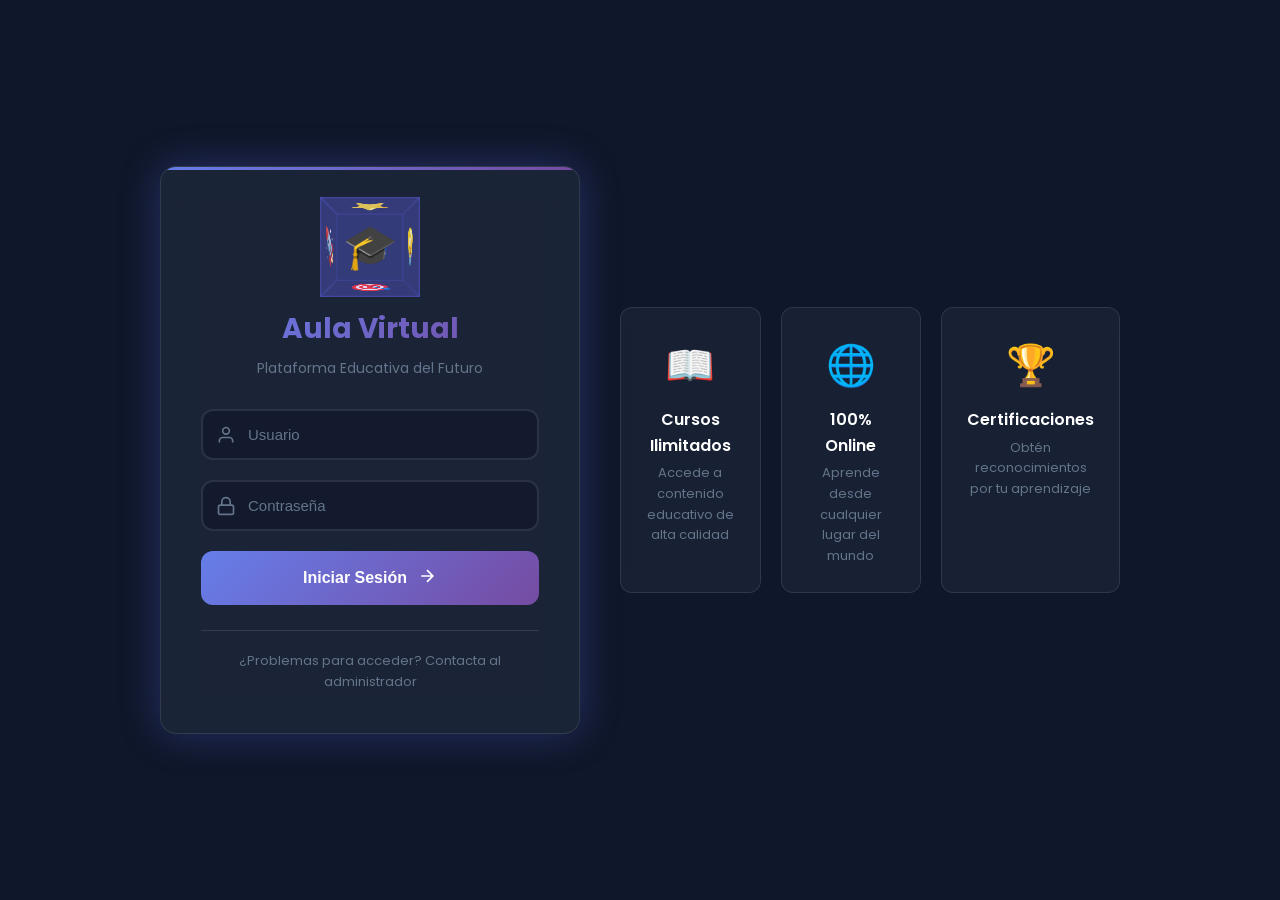
==== admin.html @ ed8b047c "Add files via upload" ====
<!DOCTYPE html>
<html lang="es">
<head>
    <meta charset="UTF-8">
    <meta name="viewport" content="width=device-width, initial-scale=1.0">
    <title>Panel de Administración - Aula Virtual</title>
    <link rel="stylesheet" href="css/styles.css">
    <link href="https://fonts.googleapis.com/css2?family=Poppins:wght@300;400;500;600;700;800;900&display=swap" rel="stylesheet">
</head>
<body class="admin-page">
    <nav class="navbar admin-nav">
        <div class="nav-container">
            <div class="nav-brand">
                <div class="mini-logo">⚙️</div>
                <span>Panel Admin</span>
            </div>
            <button class="nav-toggle" id="navToggle">
                <span></span>
                <span></span>
                <span></span>
            </button>
            <ul class="nav-menu" id="navMenu">
                <li><a href="dashboard.html" class="nav-link">
                    <svg viewBox="0 0 24 24" fill="none" stroke="currentColor" stroke-width="2">
                        <path d="M3 9l9-7 9 7v11a2 2 0 0 1-2 2H5a2 2 0 0 1-2-2z"></path>
                        <polyline points="9 22 9 12 15 12 15 22"></polyline>
                    </svg>
                    <span>Dashboard</span>
                </a></li>
                <li><button class="nav-link logout-btn" onclick="logout()">
                    <svg viewBox="0 0 24 24" fill="none" stroke="currentColor" stroke-width="2">
                        <path d="M9 21H5a2 2 0 0 1-2-2V5a2 2 0 0 1 2-2h4"></path>
                        <polyline points="16 17 21 12 16 7"></polyline>
                        <line x1="21" y1="12" x2="9" y2="12"></line>
                    </svg>
                    <span>Salir</span>
                </button></li>
            </ul>
        </div>
    </nav>

    <main class="admin-main">
        <div class="admin-header">
            <h1>Panel de Administración</h1>
            <p>Gestiona usuarios y cursos de la plataforma</p>
        </div>

        <div class="admin-tabs">
            <button class="tab-btn active" data-tab="users">
                <svg viewBox="0 0 24 24" fill="none" stroke="currentColor" stroke-width="2">
                    <path d="M17 21v-2a4 4 0 0 0-4-4H5a4 4 0 0 0-4 4v2"></path>
                    <circle cx="9" cy="7" r="4"></circle>
                    <path d="M23 21v-2a4 4 0 0 0-3-3.87"></path>
                    <path d="M16 3.13a4 4 0 0 1 0 7.75"></path>
                </svg>
                Usuarios
            </button>
            <button class="tab-btn" data-tab="courses">
                <svg viewBox="0 0 24 24" fill="none" stroke="currentColor" stroke-width="2">
                    <path d="M4 19.5A2.5 2.5 0 0 1 6.5 17H20"></path>
                    <path d="M6.5 2H20v20H6.5A2.5 2.5 0 0 1 4 19.5v-15A2.5 2.5 0 0 1 6.5 2z"></path>
                </svg>
                Cursos
            </button>
            <button class="tab-btn" data-tab="enrollments">
                <svg viewBox="0 0 24 24" fill="none" stroke="currentColor" stroke-width="2">
                    <path d="M16 21v-2a4 4 0 0 0-4-4H5a4 4 0 0 0-4 4v2"></path>
                    <circle cx="8.5" cy="7" r="4"></circle>
                    <polyline points="17 11 19 13 23 9"></polyline>
                </svg>
                Matricular
            </button>
            <button class="tab-btn" data-tab="stats">
                <svg viewBox="0 0 24 24" fill="none" stroke="currentColor" stroke-width="2">
                    <line x1="18" y1="20" x2="18" y2="10"></line>
                    <line x1="12" y1="20" x2="12" y2="4"></line>
                    <line x1="6" y1="20" x2="6" y2="14"></line>
                </svg>
                Estadísticas
            </button>
        </div>

        <div class="admin-content">
            <div id="users-tab" class="tab-content active">
                <div class="action-bar">
                    <div class="search-box">
                        <svg viewBox="0 0 24 24" fill="none" stroke="currentColor" stroke-width="2">
                            <circle cx="11" cy="11" r="8"></circle>
                            <path d="M21 21l-4.35-4.35"></path>
                        </svg>
                        <input type="text" id="searchUsers" placeholder="Buscar usuarios..." oninput="filterUsers()">
                    </div>
                    <button class="btn-add" onclick="openUserModal()">
                        <svg viewBox="0 0 24 24" fill="none" stroke="currentColor" stroke-width="2">
                            <line x1="12" y1="5" x2="12" y2="19"></line>
                            <line x1="5" y1="12" x2="19" y2="12"></line>
                        </svg>
                        Nuevo Usuario
                    </button>
                </div>

                <div class="users-table-container">
                    <table class="admin-table">
                        <thead>
                            <tr>
                                <th>Usuario</th>
                                <th>Email</th>
                                <th>Rol</th>
                                <th>Estado</th>
                                <th>Fecha Registro</th>
                                <th>Acciones</th>
                            </tr>
                        </thead>
                        <tbody id="usersTableBody">
                        </tbody>
                    </table>
                </div>
            </div>

            <div id="courses-tab" class="tab-content">
                <div class="action-bar">
                    <div class="search-box">
                        <svg viewBox="0 0 24 24" fill="none" stroke="currentColor" stroke-width="2">
                            <circle cx="11" cy="11" r="8"></circle>
                            <path d="M21 21l-4.35-4.35"></path>
                        </svg>
                        <input type="text" id="searchAdminCourses" placeholder="Buscar cursos..." oninput="filterAdminCourses()">
                    </div>
                    <button class="btn-add" onclick="openCourseModal()">
                        <svg viewBox="0 0 24 24" fill="none" stroke="currentColor" stroke-width="2">
                            <line x1="12" y1="5" x2="12" y2="19"></line>
                            <line x1="5" y1="12" x2="19" y2="12"></line>
                        </svg>
                        Nuevo Curso
                    </button>
                </div>

                <div class="courses-admin-grid" id="coursesAdminGrid">
                </div>
            </div>

            <div id="stats-tab" class="tab-content">
                <div class="stats-grid">
                    <div class="stat-card">
                        <div class="stat-icon">👥</div>
                        <div class="stat-info">
                            <h3 id="statUsers">0</h3>
                            <p>Usuarios Registrados</p>
                        </div>
                    </div>
                    <div class="stat-card">
                        <div class="stat-icon">📚</div>
                        <div class="stat-info">
                            <h3 id="statCourses">0</h3>
                            <p>Cursos Disponibles</p>
                        </div>
                    </div>
                    <div class="stat-card">
                        <div class="stat-icon">🎓</div>
                        <div class="stat-info">
                            <h3 id="statEnrollments">0</h3>
                            <p>Matriculaciones</p>
                        </div>
                    </div>
                    <div class="stat-card">
                        <div class="stat-icon">👨‍💼</div>
                        <div class="stat-info">
                            <h3 id="statAdmins">0</h3>
                            <p>Administradores</p>
                        </div>
                    </div>
                </div>

                <div class="recent-activity">
                    <h2>Actividad Reciente</h2>
                    <div class="activity-timeline" id="activityTimeline">
                        <div class="empty-state">
                            <p>No hay actividad reciente</p>
                        </div>
                    </div>
                </div>
            </div>

            <div id="enrollments-tab" class="tab-content">
                <div class="enrollment-container">
                    <div class="enrollment-form-card">
                        <h2>🎓 Nueva Matriculación</h2>
                        <form id="enrollmentForm" onsubmit="enrollStudent(event)">
                            <div class="form-group">
                                <label>Seleccionar Estudiante</label>
                                <select id="enrollStudent" required>
                                    <option value="">-- Seleccionar estudiante --</option>
                                </select>
                            </div>
                            <div class="form-group">
                                <label>Seleccionar Curso</label>
                                <select id="enrollCourse" required>
                                    <option value="">-- Seleccionar curso --</option>
                                </select>
                            </div>
                            <div class="form-group">
                                <label>Fecha de Inicio</label>
                                <input type="date" id="enrollStartDate" required>
                            </div>
                            <div class="form-group">
                                <label>Notas adicionales</label>
                                <textarea id="enrollNotes" rows="2" placeholder="Observaciones opcionales"></textarea>
                            </div>
                            <button type="submit" class="btn-primary btn-full">
                                <svg viewBox="0 0 24 24" fill="none" stroke="currentColor" stroke-width="2" style="width:18px;height:18px">
                                    <polyline points="17 11 19 13 23 9"></polyline>
                                </svg>
                                Matricular Estudiante
                            </button>
                        </form>
                    </div>
                    
                    <div class="enrollments-list-card">
                        <div class="enrollments-header">
                            <h2>📋 Matriculaciones Activas</h2>
                            <div class="search-box">
                                <svg viewBox="0 0 24 24" fill="none" stroke="currentColor" stroke-width="2">
                                    <circle cx="11" cy="11" r="8"></circle>
                                    <path d="M21 21l-4.35-4.35"></path>
                                </svg>
                                <input type="text" id="searchEnrollments" placeholder="Buscar..." oninput="filterEnrollments()">
                            </div>
                        </div>
                        <div class="enrollments-grid" id="enrollmentsGrid">
                        </div>
                    </div>
                </div>
            </div>
        </div>
    </main>

    <div id="userModal" class="modal">
        <div class="modal-content modal-form">
            <button class="modal-close" onclick="closeModal('userModal')">&times;</button>
            <div class="modal-header">
                <h2 id="userModalTitle">Nuevo Usuario</h2>
            </div>
            <form id="userForm" onsubmit="saveUser(event)">
                <input type="hidden" id="editUserId">
                <div class="form-group">
                    <label>Nombre de Usuario</label>
                    <input type="text" id="newUsername" required minlength="3" placeholder="Ingrese usuario">
                </div>
                <div class="form-group">
                    <label>Email</label>
                    <input type="email" id="newEmail" placeholder="correo@ejemplo.com">
                </div>
                <div class="form-group" id="passwordGroup">
                    <label>Contraseña</label>
                    <input type="password" id="newUserPassword" minlength="4" placeholder="Mínimo 4 caracteres">
                </div>
                <div class="form-group">
                    <label>Rol</label>
                    <select id="newRole">
                        <option value="user">Estudiante</option>
                        <option value="admin">Administrador</option>
                    </select>
                </div>
                <div class="form-actions">
                    <button type="button" class="btn-secondary" onclick="closeModal('userModal')">Cancelar</button>
                    <button type="submit" class="btn-primary">Guardar</button>
                </div>
            </form>
        </div>
    </div>

    <div id="courseFormModal" class="modal">
        <div class="modal-content modal-form modal-large">
            <button class="modal-close" onclick="closeModal('courseFormModal')">&times;</button>
            <div class="modal-header">
                <h2 id="courseModalTitle">Nuevo Curso</h2>
            </div>
            <form id="courseForm" onsubmit="saveCourse(event)">
                <input type="hidden" id="editCourseId">
                <div class="form-group">
                    <label>Nombre del Curso</label>
                    <input type="text" id="courseName" required placeholder="Ej: JavaScript Avanzado">
                </div>
                <div class="form-group">
                    <label>Descripción</label>
                    <textarea id="courseDescription" rows="3" placeholder="Describe el contenido del curso"></textarea>
                </div>
                <div class="form-row">
                    <div class="form-group">
                        <label>Categoría</label>
                        <select id="courseCategory" required>
                            <option value="">Seleccionar</option>
                            <option value="programacion">Programación</option>
                            <option value="diseño">Diseño</option>
                            <option value="marketing">Marketing</option>
                            <option value="negocios">Negocios</option>
                            <option value="idiomas">Idiomas</option>
                            <option value="otros">Otros</option>
                        </select>
                    </div>
                    <div class="form-group">
                        <label>Icono (Emoji)</label>
                        <input type="text" id="courseIcon" placeholder="📚" maxlength="2">
                    </div>
                </div>
                <div class="form-group">
                    <label>Link de Google Drive</label>
                    <input type="url" id="courseLink" required placeholder="https://drive.google.com/...">
                </div>
                <div class="form-actions">
                    <button type="button" class="btn-secondary" onclick="closeModal('courseFormModal')">Cancelar</button>
                    <button type="submit" class="btn-primary">Guardar Curso</button>
                </div>
            </form>
        </div>
    </div>

    <div id="confirmModal" class="modal">
        <div class="modal-content modal-confirm">
            <div class="confirm-icon">⚠️</div>
            <h2>¿Estás seguro?</h2>
            <p id="confirmMessage">Esta acción no se puede deshacer</p>
            <div class="confirm-actions">
                <button class="btn-secondary" onclick="closeModal('confirmModal')">Cancelar</button>
                <button class="btn-danger" id="confirmBtn">Eliminar</button>
            </div>
        </div>
    </div>

    <div id="enrollmentModal" class="modal">
        <div class="modal-content modal-form modal-large">
            <button class="modal-close" onclick="closeModal('enrollmentModal')">&times;</button>
            <div class="modal-header">
                <h2>📋 Detalles de Matriculación</h2>
            </div>
            <div class="modal-body" id="enrollmentModalBody">
            </div>
            <div class="modal-footer">
                <button class="btn-secondary" onclick="closeModal('enrollmentModal')">Cerrar</button>
                <button class="btn-primary" onclick="printEnrollmentSheet()">
                    <svg viewBox="0 0 24 24" fill="none" stroke="currentColor" stroke-width="2" style="width:18px;height:18px">
                        <polyline points="6 9 6 2 18 2 18 9"></polyline>
                        <path d="M6 18H4a2 2 0 0 1-2-2v-5a2 2 0 0 1 2-2h16a2 2 0 0 1 2 2v5a2 2 0 0 1-2 2h-2"></path>
                        <rect x="6" y="14" width="12" height="8"></rect>
                    </svg>
                    Imprimir Ficha
                </button>
                <button class="btn-success" onclick="sendEnrollmentEmail()">
                    <svg viewBox="0 0 24 24" fill="none" stroke="currentColor" stroke-width="2" style="width:18px;height:18px">
                        <path d="M4 4h16c1.1 0 2 .9 2 2v12c0 1.1-.9 2-2 2H4c-1.1 0-2-.9-2-2V6c0-1.1.9-2 2-2z"></path>
                        <polyline points="22,6 12,13 2,6"></polyline>
                    </svg>
                    Enviar por Email
                </button>
            </div>
        </div>
    </div>

    <div id="printSheet" class="print-sheet">
        <div class="sheet-header">
            <div class="sheet-logo">🎓</div>
            <div class="sheet-title">
                <h1>AULA VIRTUAL</h1>
                <p>Plataforma Educativa</p>
            </div>
        </div>
        <div class="sheet-content">
            <h2>FICHA DE INSCRIPCIÓN</h2>
            <div class="sheet-info" id="sheetInfo">
            </div>
        </div>
        <div class="sheet-footer">
            <p>Documento generado automáticamente - Aula Virtual © 2024</p>
        </div>
    </div>

    <div id="toast" class="toast"></div>

    <script src="js/app.js"></script>
    <script>
        initAdmin();
    </script>
</body>
</html>
---- css/styles.css ----
:root{--primary:#6366f1;--primary-dark:#4f46e5;--secondary:#ec4899;--accent:#06b6d4;--success:#10b981;--warning:#f59e0b;--danger:#ef4444;--dark:#0f172a;--dark-light:#1e293b;--gray:#64748b;--light:#f1f5f9;--white:#fff;--gradient1:linear-gradient(135deg,#667eea,#764ba2);--gradient2:linear-gradient(135deg,#f093fb,#f5576c);--gradient3:linear-gradient(135deg,#4facfe,#00f2fe);--gradient4:linear-gradient(135deg,#43e97b,#38f9d7);--gradient5:linear-gradient(135deg,#fa709a,#fee140);--shadow-glow:0 0 40px rgba(99,102,241,0.3);--radius:8px;--radius-lg:12px;--radius-xl:16px;--transition:all 0.3s ease}*{margin:0;padding:0;box-sizing:border-box}html{scroll-behavior:smooth}body{font-family:Poppins,sans-serif;background:var(--dark);color:var(--white);min-height:100vh;line-height:1.6;overflow-x:hidden}.background-animation{position:fixed;top:0;left:0;width:100%;height:100%;z-index:-1;overflow:hidden}.floating-shapes span{position:absolute;display:block;background:var(--gradient1);animation:float 25s linear infinite;bottom:-150px;opacity:.5;border-radius:50%}.floating-shapes span:nth-child(1){left:25%;width:80px;height:80px}.floating-shapes span:nth-child(2){left:10%;width:20px;height:20px;animation-duration:12s}.floating-shapes span:nth-child(3){left:70%;width:20px;height:20px;animation-delay:4s}.floating-shapes span:nth-child(4){left:40%;width:60px;height:60px;animation-duration:18s}.floating-shapes span:nth-child(5){left:65%;width:20px;height:20px}.floating-shapes span:nth-child(6){left:75%;width:110px;height:110px;animation-delay:3s}.floating-shapes span:nth-child(7){left:35%;width:150px;height:150px;animation-delay:7s}.floating-shapes span:nth-child(8){left:50%;width:25px;height:25px;animation-delay:15s;animation-duration:45s}.floating-shapes span:nth-child(9){left:20%;width:15px;height:15px;animation-delay:2s;animation-duration:35s}.floating-shapes span:nth-child(10){left:85%;width:150px;height:150px;animation-duration:11s}@keyframes float{0%{transform:translateY(0) rotate(0);opacity:.5}50%{opacity:.3}100%{transform:translateY(-1200px) rotate(720deg);opacity:0}}.login-page{display:flex;align-items:center;justify-content:center;min-height:100vh;padding:20px}.login-container{width:100%;max-width:1200px;display:flex;flex-wrap:wrap;gap:40px;align-items:center;justify-content:center}.login-box{background:rgba(30,41,59,0.8);backdrop-filter:blur(20px);border:1px solid rgba(255,255,255,0.1);border-radius:var(--radius-xl);padding:40px;width:100%;max-width:420px;box-shadow:var(--shadow-glow);position:relative;overflow:hidden}.login-box::before{content:'';position:absolute;top:0;left:0;right:0;height:3px;background:var(--gradient1)}.login-header{text-align:center;margin-bottom:30px}.logo-3d{width:80px;height:80px;margin:0 auto 20px;perspective:200px}.cube{width:100%;height:100%;position:relative;transform-style:preserve-3d;animation:rotateCube 10s infinite linear}.cube .face{position:absolute;width:80px;height:80px;display:flex;align-items:center;justify-content:center;font-size:35px;background:rgba(99,102,241,0.2);border:1px solid rgba(99,102,241,0.3)}.cube .front{transform:translateZ(40px)}.cube .back{transform:rotateY(180deg) translateZ(40px)}.cube .right{transform:rotateY(90deg) translateZ(40px)}.cube .left{transform:rotateY(-90deg) translateZ(40px)}.cube .top{transform:rotateX(90deg) translateZ(40px)}.cube .bottom{transform:rotateX(-90deg) translateZ(40px)}@keyframes rotateCube{0%{transform:rotateX(0) rotateY(0)}100%{transform:rotateX(360deg) rotateY(360deg)}}.login-header h1{font-size:28px;font-weight:700;background:var(--gradient1);-webkit-background-clip:text;-webkit-text-fill-color:transparent;background-clip:text}.subtitle{color:var(--gray);font-size:14px;margin-top:5px}.login-form{display:flex;flex-direction:column;gap:20px}.input-group{position:relative}.input-group input{width:100%;padding:15px 45px;background:rgba(15,23,42,0.6);border:2px solid rgba(255,255,255,0.1);border-radius:var(--radius-lg);color:var(--white);font-size:15px;transition:var(--transition)}.input-group input:focus{outline:none;border-color:var(--primary);box-shadow:0 0 0 3px rgba(99,102,241,0.2)}.input-group input::placeholder{color:var(--gray)}.input-icon{position:absolute;left:15px;top:50%;transform:translateY(-50%);width:20px;height:20px;color:var(--gray)}.toggle-password{position:absolute;right:15px;top:50%;transform:translateY(-50%);background:none;border:none;cursor:pointer;color:var(--gray);padding:5px}.toggle-password:hover{color:var(--white)}.toggle-password .eye-closed{display:none}.toggle-password.active .eye-open{display:none}.toggle-password.active .eye-closed{display:block}.btn-login{position:relative;padding:15px 30px;background:var(--gradient1);border:none;border-radius:var(--radius-lg);color:var(--white);font-size:16px;font-weight:600;cursor:pointer;overflow:hidden;display:flex;align-items:center;justify-content:center;gap:10px;transition:var(--transition)}.btn-login:hover{transform:translateY(-2px);box-shadow:0 10px 30px rgba(99,102,241,0.4)}.btn-login:active{transform:translateY(0)}.btn-login .btn-bg{position:absolute;top:0;left:-100%;width:100%;height:100%;background:linear-gradient(90deg,transparent,rgba(255,255,255,0.2),transparent);transition:0.5s}.btn-login:hover .btn-bg{left:100%}.btn-login .btn-icon svg{width:20px;height:20px}.message{padding:12px 16px;border-radius:var(--radius);margin-top:15px;font-size:14px;display:none}.message.error{background:rgba(239,68,68,0.2);border:1px solid var(--danger);color:var(--danger);display:block}.message.success{background:rgba(16,185,129,0.2);border:1px solid var(--success);color:var(--success);display:block}.login-footer{text-align:center;margin-top:25px;padding-top:20px;border-top:1px solid rgba(255,255,255,0.1)}.login-footer p{color:var(--gray);font-size:13px}.info-cards{display:none}@media(min-width:1024px){.info-cards{display:grid;grid-template-columns:repeat(3,1fr);gap:20px;width:100%;max-width:500px}}.info-card{background:rgba(30,41,59,0.6);backdrop-filter:blur(10px);border:1px solid rgba(255,255,255,0.1);border-radius:var(--radius-lg);padding:25px;text-align:center;transition:var(--transition)}.info-card:hover{transform:translateY(-5px);border-color:var(--primary);box-shadow:var(--shadow-glow)}.card-icon{font-size:40px;margin-bottom:10px}.info-card h3{font-size:16px;font-weight:600;margin-bottom:5px}.info-card p{font-size:13px;color:var(--gray)}.navbar{background:rgba(15,23,42,0.95);backdrop-filter:blur(20px);border-bottom:1px solid rgba(255,255,255,0.1);padding:15px 0;position:sticky;top:0;z-index:100}.nav-container{max-width:1400px;margin:0 auto;padding:0 20px;display:flex;align-items:center;justify-content:space-between}.nav-brand{display:flex;align-items:center;gap:10px;font-weight:700;font-size:20px}.mini-logo{font-size:28px}.nav-toggle{display:none;flex-direction:column;gap:5px;background:none;border:none;cursor:pointer;padding:5px}.nav-toggle span{width:25px;height:2px;background:var(--white);transition:var(--transition)}.nav-menu{display:flex;align-items:center;gap:10px;list-style:none}.nav-link{display:flex;align-items:center;gap:8px;padding:10px 16px;color:var(--gray);text-decoration:none;border-radius:var(--radius);transition:var(--transition);background:none;border:none;cursor:pointer;font-size:14px;font-family:inherit}.nav-link:hover,.nav-link.active{color:var(--white);background:rgba(99,102,241,0.2)}.nav-link svg{width:18px;height:18px}.logout-btn:hover{background:rgba(239,68,68,0.2);color:var(--danger)}.dashboard-main,.admin-main{max-width:1400px;margin:0 auto;padding:30px 20px}.section{display:none;animation:fadeIn 0.3s ease}.section.active{display:block}@keyframes fadeIn{from{opacity:0;transform:translateY(10px)}to{opacity:1;transform:translateY(0)}}.welcome-banner{background:var(--gradient1);border-radius:var(--radius-xl);padding:40px;display:flex;justify-content:space-between;align-items:center;gap:30px;margin-bottom:30px;position:relative;overflow:hidden}.welcome-banner::before{content:'';position:absolute;top:-50%;right:-50%;width:100%;height:200%;background:radial-gradient(circle,rgba(255,255,255,0.1) 0%,transparent 70%);animation:shimmer 3s infinite linear}@keyframes shimmer{0%{transform:rotate(0)}100%{transform:rotate(360deg)}}.banner-content{z-index:1}.banner-content h1{font-size:32px;font-weight:700;margin-bottom:10px}.banner-content p{opacity:0.9;font-size:16px}.banner-stats{display:flex;gap:40px;margin-top:25px}.stat-item{text-align:center}.stat-number{font-size:36px;font-weight:800}.stat-label{font-size:13px;opacity:0.8}.banner-illustration{z-index:1}.floating-books{position:relative;width:150px;height:150px}.book{position:absolute;font-size:50px;animation:floatBook 4s ease-in-out infinite}.book-1{top:0;left:50%;animation-delay:0s}.book-2{top:50%;left:0;animation-delay:0.5s}.book-3{top:50%;right:0;animation-delay:1s}.book-4{bottom:0;left:50%;animation-delay:1.5s}@keyframes floatBook{0%,100%{transform:translateY(0)}50%{transform:translateY(-15px)}}.quick-actions{margin-bottom:30px}.quick-actions h2{font-size:20px;margin-bottom:20px}.actions-grid{display:grid;grid-template-columns:repeat(auto-fit,minmax(150px,1fr));gap:15px}.action-card{background:rgba(30,41,59,0.8);border:1px solid rgba(255,255,255,0.1);border-radius:var(--radius-lg);padding:25px;text-align:center;cursor:pointer;transition:var(--transition);display:flex;flex-direction:column;align-items:center;gap:10px}.action-card:hover{border-color:var(--primary);transform:translateY(-3px);box-shadow:var(--shadow-glow)}.action-icon{font-size:32px}.action-card span{font-size:14px;font-weight:500}.section-header{display:flex;flex-wrap:wrap;justify-content:space-between;align-items:center;gap:20px;margin-bottom:30px}.section-header h1{font-size:28px;font-weight:700}.search-filter{display:flex;gap:15px;flex-wrap:wrap}.search-box{position:relative}.search-box svg{position:absolute;left:12px;top:50%;transform:translateY(-50%);width:18px;height:18px;color:var(--gray)}.search-box input{padding:10px 15px 10px 40px;background:rgba(30,41,59,0.8);border:1px solid rgba(255,255,255,0.1);border-radius:var(--radius);color:var(--white);font-size:14px;min-width:200px}.search-box input:focus{outline:none;border-color:var(--primary)}.search-filter select{padding:10px 15px;background:rgba(30,41,59,0.8);border:1px solid rgba(255,255,255,0.1);border-radius:var(--radius);color:var(--white);font-size:14px;cursor:pointer}.search-filter select:focus{outline:none;border-color:var(--primary)}.courses-grid{display:grid;grid-template-columns:repeat(auto-fill,minmax(280px,1fr));gap:20px}.course-card{background:rgba(30,41,59,0.8);border:1px solid rgba(255,255,255,0.1);border-radius:var(--radius-xl);overflow:hidden;cursor:pointer;transition:var(--transition)}.course-card:hover{border-color:var(--primary);transform:translateY(-5px);box-shadow:var(--shadow-glow)}.course-icon{height:120px;display:flex;align-items:center;justify-content:center;font-size:60px;background:var(--gradient1)}.course-card:nth-child(2n) .course-icon{background:var(--gradient2)}.course-card:nth-child(3n) .course-icon{background:var(--gradient3)}.course-card:nth-child(4n) .course-icon{background:var(--gradient4)}.course-card:nth-child(5n) .course-icon{background:var(--gradient5)}.course-info{padding:20px}.course-info h3{font-size:16px;font-weight:600;margin-bottom:8px}.course-info p{font-size:13px;color:var(--gray);margin-bottom:15px;display:-webkit-box;-webkit-line-clamp:2;-webkit-box-orient:vertical;overflow:hidden}.course-meta{display:flex;justify-content:space-between;font-size:12px;color:var(--gray)}.empty-state{text-align:center;padding:60px 20px;grid-column:1/-1}.empty-icon{font-size:60px;margin-bottom:15px}.empty-state p{color:var(--gray)}.recent-courses h2{font-size:20px;margin-bottom:20px}.courses-preview{display:grid;grid-template-columns:repeat(auto-fill,minmax(280px,1fr));gap:20px}.profile-container{display:grid;grid-template-columns:1fr 350px;gap:30px}.profile-card{background:rgba(30,41,59,0.8);border:1px solid rgba(255,255,255,0.1);border-radius:var(--radius-xl);overflow:hidden}.profile-header{background:var(--gradient1);padding:40px 30px;text-align:center}.avatar{width:100px;height:100px;border-radius:50%;background:rgba(255,255,255,0.2);display:flex;align-items:center;justify-content:center;font-size:40px;font-weight:700;border:3px solid rgba(255,255,255,0.3)}.profile-header h2{font-size:24px;margin-top:15px}.profile-header p{opacity:0.8;font-size:14px}.profile-body{padding:30px}.profile-info{display:flex;flex-direction:column;gap:15px;margin-bottom:30px}.info-item label{display:block;font-size:12px;color:var(--gray);margin-bottom:5px}.info-item input{width:100%;padding:12px 15px;background:rgba(15,23,42,0.6);border:1px solid rgba(255,255,255,0.1);border-radius:var(--radius);color:var(--white);font-size:14px}.info-item input:focus{outline:none;border-color:var(--primary)}.change-password-section{border-top:1px solid rgba(255,255,255,0.1);padding-top:25px}.change-password-section h3{font-size:18px;margin-bottom:20px}.change-password-section input{width:100%;padding:12px 15px;background:rgba(15,23,42,0.6);border:1px solid rgba(255,255,255,0.1);border-radius:var(--radius);color:var(--white);font-size:14px;margin-bottom:15px}.change-password-section input:focus{outline:none;border-color:var(--primary)}.btn-primary{padding:12px 24px;background:var(--gradient1);border:none;border-radius:var(--radius);color:var(--white);font-size:14px;font-weight:600;cursor:pointer;transition:var(--transition)}.btn-primary:hover{transform:translateY(-2px);box-shadow:0 5px 20px rgba(99,102,241,0.4)}.profile-stats-card{background:rgba(30,41,59,0.8);border:1px solid rgba(255,255,255,0.1);border-radius:var(--radius-xl);padding:25px}.profile-stats-card h3{font-size:18px;margin-bottom:20px}.activity-list{display:flex;flex-direction:column;gap:15px}.activity-item{display:flex;align-items:center;gap:15px;padding:15px;background:rgba(15,23,42,0.4);border-radius:var(--radius)}.activity-icon{font-size:24px}.activity-info{flex:1}.activity-title{display:block;font-size:13px;color:var(--gray)}.activity-value{font-size:16px;font-weight:600}.modal{position:fixed;top:0;left:0;width:100%;height:100%;background:rgba(0,0,0,0.8);backdrop-filter:blur(5px);display:none;align-items:center;justify-content:center;z-index:1000;padding:20px}.modal.active{display:flex}.modal-content{background:var(--dark-light);border-radius:var(--radius-xl);max-width:500px;width:100%;max-height:90vh;overflow-y:auto;position:relative;animation:modalIn 0.3s ease}@keyframes modalIn{from{opacity:0;transform:scale(0.9)}to{opacity:1;transform:scale(1)}}.modal-close{position:absolute;top:15px;right:15px;background:none;border:none;color:var(--gray);font-size:28px;cursor:pointer;transition:var(--transition);z-index:1}.modal-close:hover{color:var(--white)}.modal-header{padding:30px;text-align:center}.modal-icon{font-size:60px;margin-bottom:15px}.modal-header h2{font-size:24px}.modal-body{padding:0 30px 30px}.modal-body p{color:var(--gray);margin-bottom:20px}.modal-meta{display:flex;gap:20px;margin-bottom:25px}.meta-item{display:flex;align-items:center;gap:8px;font-size:14px;color:var(--gray)}.meta-item svg{width:16px;height:16px}.btn-course-link{display:inline-flex;align-items:center;gap:10px;width:100%;justify-content:center;padding:15px;background:var(--gradient1);border-radius:var(--radius-lg);color:var(--white);text-decoration:none;font-weight:600;transition:var(--transition)}.btn-course-link:hover{transform:translateY(-2px);box-shadow:0 5px 20px rgba(99,102,241,0.4)}.btn-course-link svg{width:18px;height:18px}.admin-header{text-align:center;margin-bottom:30px}.admin-header h1{font-size:32px;font-weight:700;background:var(--gradient1);-webkit-background-clip:text;-webkit-text-fill-color:transparent;background-clip:text}.admin-header p{color:var(--gray);margin-top:10px}.admin-tabs{display:flex;gap:10px;margin-bottom:30px;flex-wrap:wrap}.tab-btn{display:flex;align-items:center;gap:8px;padding:12px 20px;background:rgba(30,41,59,0.8);border:1px solid rgba(255,255,255,0.1);border-radius:var(--radius-lg);color:var(--gray);font-size:14px;font-weight:500;cursor:pointer;transition:var(--transition);font-family:inherit}.tab-btn:hover{border-color:var(--primary);color:var(--white)}.tab-btn.active{background:var(--gradient1);border-color:transparent;color:var(--white)}.tab-btn svg{width:18px;height:18px}.tab-content{display:none;animation:fadeIn 0.3s ease}.tab-content.active{display:block}.action-bar{display:flex;justify-content:space-between;align-items:center;gap:20px;margin-bottom:25px;flex-wrap:wrap}.btn-add{display:flex;align-items:center;gap:8px;padding:12px 20px;background:var(--gradient1);border:none;border-radius:var(--radius-lg);color:var(--white);font-size:14px;font-weight:600;cursor:pointer;transition:var(--transition);font-family:inherit}.btn-add:hover{transform:translateY(-2px);box-shadow:0 5px 20px rgba(99,102,241,0.4)}.btn-add svg{width:18px;height:18px}.users-table-container{overflow-x:auto;background:rgba(30,41,59,0.8);border-radius:var(--radius-xl);border:1px solid rgba(255,255,255,0.1)}.admin-table{width:100%;border-collapse:collapse}.admin-table th,.admin-table td{padding:15px 20px;text-align:left}.admin-table th{background:rgba(15,23,42,0.6);font-weight:600;font-size:13px;color:var(--gray);text-transform:uppercase;letter-spacing:0.5px}.admin-table td{border-top:1px solid rgba(255,255,255,0.05)}.admin-table tr:hover td{background:rgba(99,102,241,0.05)}.action-buttons{display:flex;gap:8px}.btn-edit,.btn-delete{padding:8px 12px;border:none;border-radius:var(--radius);font-size:13px;cursor:pointer;transition:var(--transition);font-family:inherit}.btn-edit{background:rgba(6,182,212,0.2);color:var(--accent)}.btn-edit:hover{background:rgba(6,182,212,0.3)}.btn-delete{background:rgba(239,68,68,0.2);color:var(--danger)}.btn-delete:hover{background:rgba(239,68,68,0.3)}.courses-admin-grid{display:grid;grid-template-columns:repeat(auto-fill,minmax(300px,1fr));gap:20px}.course-admin-card{background:rgba(30,41,59,0.8);border:1px solid rgba(255,255,255,0.1);border-radius:var(--radius-xl);overflow:hidden}.course-admin-header{display:flex;align-items:center;gap:15px;padding:20px;background:rgba(15,23,42,0.4)}.course-admin-icon{font-size:40px}.course-admin-title h3{font-size:16px;font-weight:600}.course-admin-title span{font-size:12px;color:var(--gray)}.course-admin-body{padding:20px}.course-admin-body p{font-size:13px;color:var(--gray);margin-bottom:15px}.course-admin-actions{display:flex;gap:10px}.modal-form{max-width:450px}.modal-form form{padding:30px}.form-group{margin-bottom:20px}.form-group label{display:block;font-size:13px;color:var(--gray);margin-bottom:8px}.form-group input,.form-group select,.form-group textarea{width:100%;padding:12px 15px;background:rgba(15,23,42,0.6);border:1px solid rgba(255,255,255,0.1);border-radius:var(--radius);color:var(--white);font-size:14px;font-family:inherit}.form-group input:focus,.form-group select:focus,.form-group textarea:focus{outline:none;border-color:var(--primary)}.form-group textarea{resize:vertical;min-height:80px}.form-row{display:grid;grid-template-columns:1fr 1fr;gap:15px}.form-actions{display:flex;gap:15px;justify-content:flex-end;margin-top:25px}.btn-secondary{padding:12px 24px;background:rgba(255,255,255,0.1);border:none;border-radius:var(--radius);color:var(--white);font-size:14px;font-weight:500;cursor:pointer;transition:var(--transition);font-family:inherit}.btn-secondary:hover{background:rgba(255,255,255,0.15)}.modal-large{max-width:550px}.modal-confirm{text-align:center;padding:40px}.confirm-icon{font-size:60px;margin-bottom:20px}.modal-confirm h2{font-size:24px;margin-bottom:10px}.modal-confirm p{color:var(--gray);margin-bottom:25px}.confirm-actions{display:flex;gap:15px;justify-content:center}.btn-danger{padding:12px 24px;background:var(--danger);border:none;border-radius:var(--radius);color:var(--white);font-size:14px;font-weight:600;cursor:pointer;transition:var(--transition);font-family:inherit}.btn-danger:hover{background:#dc2626}.stats-grid{display:grid;grid-template-columns:repeat(auto-fit,minmax(220px,1fr));gap:20px;margin-bottom:30px}.stat-card{background:rgba(30,41,59,0.8);border:1px solid rgba(255,255,255,0.1);border-radius:var(--radius-xl);padding:25px;display:flex;align-items:center;gap:20px;transition:var(--transition)}.stat-card:hover{border-color:var(--primary);box-shadow:var(--shadow-glow)}.stat-icon{font-size:40px}.stat-info h3{font-size:32px;font-weight:800;background:var(--gradient1);-webkit-background-clip:text;-webkit-text-fill-color:transparent;background-clip:text}.stat-info p{font-size:14px;color:var(--gray)}.recent-activity{background:rgba(30,41,59,0.8);border:1px solid rgba(255,255,255,0.1);border-radius:var(--radius-xl);padding:25px}.recent-activity h2{font-size:20px;margin-bottom:20px}.activity-timeline{display:flex;flex-direction:column;gap:15px}.toast{position:fixed;bottom:30px;right:30px;padding:15px 25px;background:var(--success);color:var(--white);border-radius:var(--radius-lg);font-size:14px;font-weight:500;transform:translateX(150%);transition:var(--transition);z-index:1001}.toast.show{transform:translateX(0)}.toast.error{background:var(--danger)}.toast.warning{background:var(--warning)}@media(max-width:1024px){.profile-container{grid-template-columns:1fr}.banner-illustration{display:none}.banner-stats{flex-wrap:wrap;gap:20px}.stat-item{flex:1;min-width:100px}}@media(max-width:768px){.nav-toggle{display:flex}.nav-menu{position:fixed;top:70px;left:0;right:0;background:rgba(15,23,42,0.98);flex-direction:column;padding:20px;gap:5px;transform:translateY(-150%);transition:var(--transition)}.nav-menu.active{transform:translateY(0)}.nav-link{width:100%;padding:15px}.welcome-banner{flex-direction:column;text-align:center;padding:30px}.banner-content h1{font-size:24px}.banner-stats{justify-content:center}.stat-number{font-size:28px}.section-header{flex-direction:column;align-items:stretch}.section-header h1{font-size:24px}.search-filter{width:100%}.search-box{flex:1}.search-box input{min-width:auto;width:100%}.courses-grid{grid-template-columns:1fr}.course-card{max-width:400px;margin:0 auto}.profile-header{padding:30px 20px}.profile-body{padding:20px}.form-row{grid-template-columns:1fr}.admin-tabs{justify-content:center}.action-bar{flex-direction:column;align-items:stretch}.btn-add{justify-content:center}.admin-table th:nth-child(2),.admin-table td:nth-child(2){display:none}.action-buttons{flex-direction:column}.stats-grid{grid-template-columns:1fr 1fr}.stat-card{flex-direction:column;text-align:center}.stat-info h3{font-size:28px}}@media(max-width:480px){.login-box{padding:30px 20px}.login-header h1{font-size:24px}.logo-3d{width:60px;height:60px}.cube .face{width:60px;height:60px;font-size:28px}.cube .front{transform:translateZ(30px)}.cube .back{transform:rotateY(180deg) translateZ(30px)}.cube .right{transform:rotateY(90deg) translateZ(30px)}.cube .left{transform:rotateY(-90deg) translateZ(30px)}.cube .top{transform:rotateX(90deg) translateZ(30px)}.cube .bottom{transform:rotateX(-90deg) translateZ(30px)}.dashboard-main,.admin-main{padding:20px 15px}.quick-actions h2,.recent-courses h2{font-size:18px}.stats-grid{grid-template-columns:1fr}.modal-content{margin:10px}.modal-header{padding:20px}.modal-body{padding:0 20px 20px}.admin-header h1{font-size:24px}.toast{left:15px;right:15px;bottom:15px}}.enrollment-container{display:grid;grid-template-columns:400px 1fr;gap:30px}.enrollment-form-card{background:rgba(30,41,59,0.8);border:1px solid rgba(255,255,255,0.1);border-radius:var(--radius-xl);padding:25px;height:fit-content}.enrollment-form-card h2{font-size:20px;margin-bottom:20px}.btn-full{width:100%;display:flex;align-items:center;justify-content:center;gap:10px}.enrollments-list-card{background:rgba(30,41,59,0.8);border:1px solid rgba(255,255,255,0.1);border-radius:var(--radius-xl);padding:25px}.enrollments-header{display:flex;justify-content:space-between;align-items:center;margin-bottom:20px;flex-wrap:wrap;gap:15px}.enrollments-header h2{font-size:20px}.enrollments-grid{display:grid;grid-template-columns:repeat(auto-fill,minmax(280px,1fr));gap:15px;max-height:500px;overflow-y:auto}.enrollment-card{background:rgba(15,23,42,0.6);border:1px solid rgba(255,255,255,0.1);border-radius:var(--radius-lg);padding:20px;transition:var(--transition)}.enrollment-card:hover{border-color:var(--primary)}.enrollment-card-header{display:flex;align-items:center;gap:12px;margin-bottom:12px}.enrollment-avatar{width:40px;height:40px;border-radius:50%;background:var(--gradient1);display:flex;align-items:center;justify-content:center;font-weight:700;font-size:16px}.enrollment-card-info h4{font-size:14px;font-weight:600}.enrollment-card-info span{font-size:12px;color:var(--gray)}.enrollment-card-body p{font-size:13px;color:var(--gray);margin-bottom:10px}.enrollment-card-footer{display:flex;gap:8px}.btn-sm{padding:6px 12px;font-size:12px;border:none;border-radius:var(--radius);cursor:pointer;transition:var(--transition);font-family:inherit;display:flex;align-items:center;gap:5px}.btn-view{background:rgba(99,102,241,0.2);color:var(--primary)}.btn-view:hover{background:rgba(99,102,241,0.3)}.btn-cancel{background:rgba(239,68,68,0.2);color:var(--danger)}.btn-cancel:hover{background:rgba(239,68,68,0.3)}.btn-success{padding:12px 24px;background:var(--success);border:none;border-radius:var(--radius);color:var(--white);font-size:14px;font-weight:600;cursor:pointer;transition:var(--transition);font-family:inherit;display:flex;align-items:center;gap:8px}.btn-success:hover{background:#059669}.modal-footer{display:flex;gap:10px;justify-content:flex-end;padding:20px 30px;border-top:1px solid rgba(255,255,255,0.1)}.enrollment-detail{padding:20px 0}.enrollment-detail-row{display:flex;justify-content:space-between;padding:12px 0;border-bottom:1px solid rgba(255,255,255,0.05)}.enrollment-detail-row:last-child{border-bottom:none}.enrollment-detail-label{color:var(--gray);font-size:14px}.enrollment-detail-value{font-weight:500;font-size:14px}.status-badge{padding:4px 12px;border-radius:20px;font-size:12px;font-weight:500}.status-active{background:rgba(16,185,129,0.2);color:var(--success)}.status-completed{background:rgba(99,102,241,0.2);color:var(--primary)}.status-inactive{background:rgba(239,68,68,0.2);color:var(--danger)}.status-suspended{background:rgba(245,158,11,0.2);color:var(--warning)}.print-sheet{display:none;position:fixed;left:-9999px;background:#fff;color:#000;padding:40px;width:210mm;font-family:Arial,sans-serif}.print-sheet.active{display:block;position:static;left:0}.sheet-header{display:flex;align-items:center;gap:20px;border-bottom:3px solid #6366f1;padding-bottom:20px;margin-bottom:30px}.sheet-logo{font-size:60px}.sheet-title h1{font-size:28px;color:#6366f1;margin:0}.sheet-title p{color:#666;margin:5px 0 0;font-size:14px}.sheet-content h2{text-align:center;font-size:22px;color:#333;margin-bottom:25px;background:#f5f5f5;padding:15px;border-radius:8px}.sheet-info{border:1px solid #ddd;border-radius:8px;overflow:hidden}.sheet-row{display:flex;border-bottom:1px solid #eee}.sheet-row:last-child{border-bottom:none}.sheet-label{width:200px;background:#f9f9f9;padding:12px 15px;font-weight:600;color:#555;font-size:13px}.sheet-value{flex:1;padding:12px 15px;color:#333;font-size:13px}.sheet-footer{margin-top:40px;text-align:center;color:#999;font-size:11px;border-top:1px solid #eee;padding-top:20px}@media print{body *{visibility:hidden}.print-sheet,.print-sheet *{visibility:visible}.print-sheet{position:absolute;left:0;top:0;width:100%}}@media(max-width:1024px){.enrollment-container{grid-template-columns:1fr}.enrollments-header{flex-direction:column;align-items:stretch}}@media(max-width:768px){.enrollments-grid{grid-template-columns:1fr}.modal-footer{flex-direction:column}.modal-footer button{width:100%;justify-content:center}}
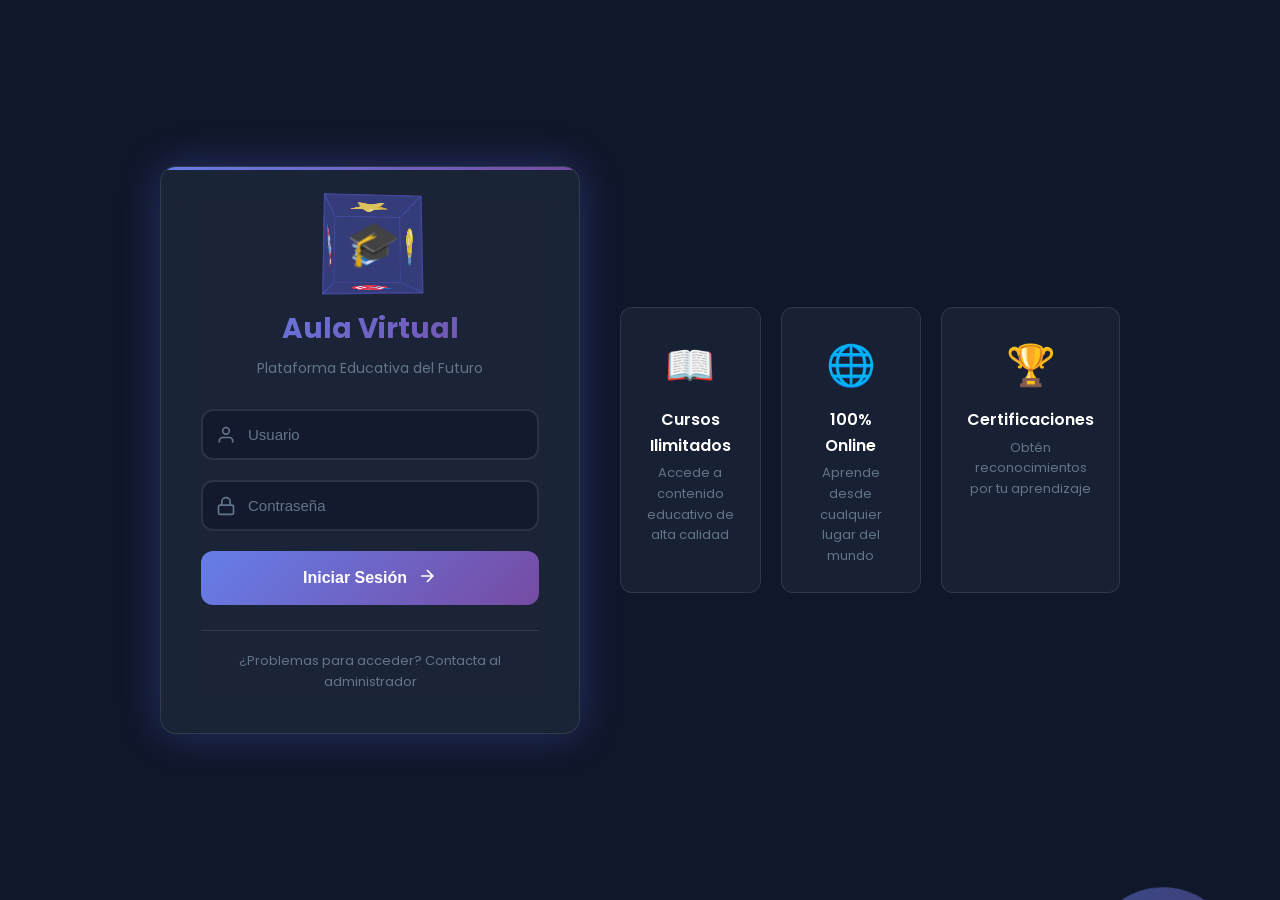
==== commit c0a20093: "Add files via upload" ====
--- a/admin.html
+++ b/admin.html
@@ -185,34 +185,31 @@
                 <div class="enrollment-container">
                     <div class="enrollment-form-card">
                         <h2>🎓 Nueva Matriculación</h2>
-                        <form id="enrollmentForm" onsubmit="enrollStudent(event)">
+                        <div id="enrollmentFormDiv">
                             <div class="form-group">
                                 <label>Seleccionar Estudiante</label>
-                                <select id="enrollStudent" required>
+                                <select id="enrollStudent">
                                     <option value="">-- Seleccionar estudiante --</option>
                                 </select>
                             </div>
                             <div class="form-group">
                                 <label>Seleccionar Curso</label>
-                                <select id="enrollCourse" required>
+                                <select id="enrollCourse">
                                     <option value="">-- Seleccionar curso --</option>
                                 </select>
                             </div>
                             <div class="form-group">
                                 <label>Fecha de Inicio</label>
-                                <input type="date" id="enrollStartDate" required>
+                                <input type="date" id="enrollStartDate">
                             </div>
                             <div class="form-group">
                                 <label>Notas adicionales</label>
                                 <textarea id="enrollNotes" rows="2" placeholder="Observaciones opcionales"></textarea>
                             </div>
-                            <button type="submit" class="btn-primary btn-full">
-                                <svg viewBox="0 0 24 24" fill="none" stroke="currentColor" stroke-width="2" style="width:18px;height:18px">
-                                    <polyline points="17 11 19 13 23 9"></polyline>
-                                </svg>
-                                Matricular Estudiante
+                            <button type="button" class="btn-primary btn-full" id="btnEnrollStudent" onclick="enrollStudent()">
+                                ✅ Matricular Estudiante
                             </button>
-                        </form>
+                        </div>
                     </div>
                     
                     <div class="enrollments-list-card">
@@ -376,9 +373,14 @@
 
     <div id="toast" class="toast"></div>
 
-    <script src="js/app.js"></script>
+    <script src="js/app.js?v=3"></script>
     <script>
-        initAdmin();
+        document.addEventListener('DOMContentLoaded', function() {
+            console.log('DOM cargado, iniciando admin...');
+            setTimeout(function() {
+                initAdmin();
+            }, 100);
+        });
     </script>
 </body>
 </html>
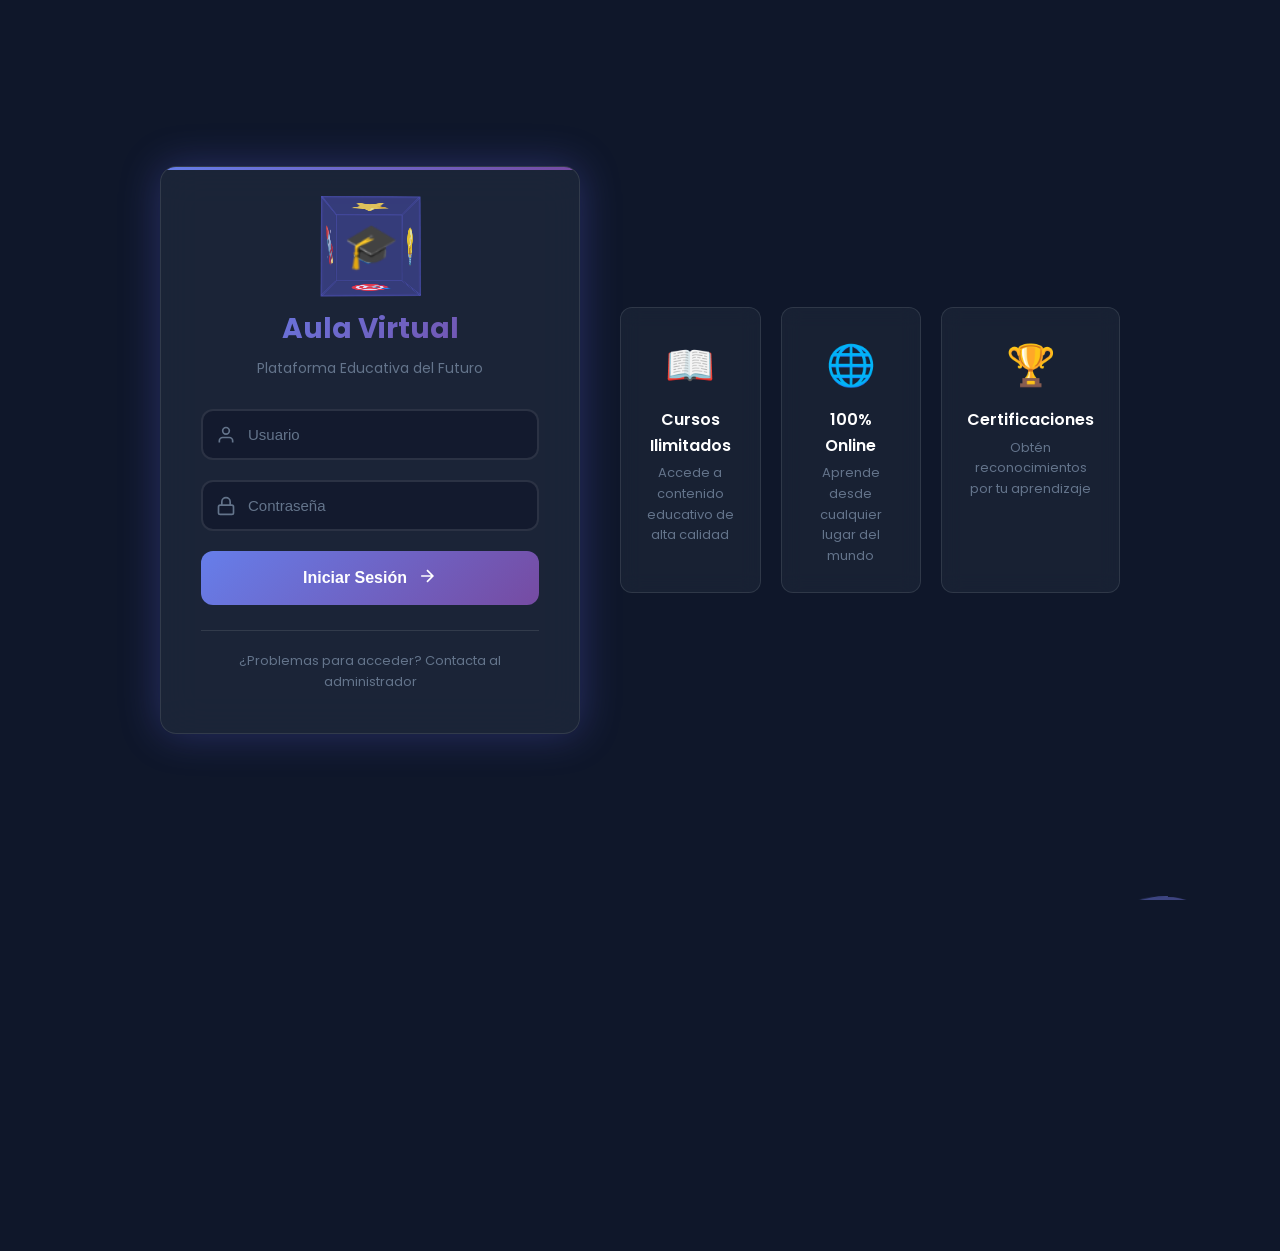
==== commit 0276aa06: "Add files via upload" ====
--- a/admin.html
+++ b/admin.html
@@ -4,7 +4,7 @@
     <meta charset="UTF-8">
     <meta name="viewport" content="width=device-width, initial-scale=1.0">
     <title>Panel de Administración - Aula Virtual</title>
-    <link rel="stylesheet" href="css/styles.css">
+    <link rel="stylesheet" href="css/styles.css?v=4">
     <link href="https://fonts.googleapis.com/css2?family=Poppins:wght@300;400;500;600;700;800;900&display=swap" rel="stylesheet">
 </head>
 <body class="admin-page">
@@ -373,7 +373,7 @@
 
     <div id="toast" class="toast"></div>
 
-    <script src="js/app.js?v=3"></script>
+    <script src="js/app.js?v=4"></script>
     <script>
         document.addEventListener('DOMContentLoaded', function() {
             console.log('DOM cargado, iniciando admin...');
--- a/css/styles.css
+++ b/css/styles.css
@@ -1 +1 @@
-:root{--primary:#6366f1;--primary-dark:#4f46e5;--secondary:#ec4899;--accent:#06b6d4;--success:#10b981;--warning:#f59e0b;--danger:#ef4444;--dark:#0f172a;--dark-light:#1e293b;--gray:#64748b;--light:#f1f5f9;--white:#fff;--gradient1:linear-gradient(135deg,#667eea,#764ba2);--gradient2:linear-gradient(135deg,#f093fb,#f5576c);--gradient3:linear-gradient(135deg,#4facfe,#00f2fe);--gradient4:linear-gradient(135deg,#43e97b,#38f9d7);--gradient5:linear-gradient(135deg,#fa709a,#fee140);--shadow-glow:0 0 40px rgba(99,102,241,0.3);--radius:8px;--radius-lg:12px;--radius-xl:16px;--transition:all 0.3s ease}*{margin:0;padding:0;box-sizing:border-box}html{scroll-behavior:smooth}body{font-family:Poppins,sans-serif;background:var(--dark);color:var(--white);min-height:100vh;line-height:1.6;overflow-x:hidden}.background-animation{position:fixed;top:0;left:0;width:100%;height:100%;z-index:-1;overflow:hidden}.floating-shapes span{position:absolute;display:block;background:var(--gradient1);animation:float 25s linear infinite;bottom:-150px;opacity:.5;border-radius:50%}.floating-shapes span:nth-child(1){left:25%;width:80px;height:80px}.floating-shapes span:nth-child(2){left:10%;width:20px;height:20px;animation-duration:12s}.floating-shapes span:nth-child(3){left:70%;width:20px;height:20px;animation-delay:4s}.floating-shapes span:nth-child(4){left:40%;width:60px;height:60px;animation-duration:18s}.floating-shapes span:nth-child(5){left:65%;width:20px;height:20px}.floating-shapes span:nth-child(6){left:75%;width:110px;height:110px;animation-delay:3s}.floating-shapes span:nth-child(7){left:35%;width:150px;height:150px;animation-delay:7s}.floating-shapes span:nth-child(8){left:50%;width:25px;height:25px;animation-delay:15s;animation-duration:45s}.floating-shapes span:nth-child(9){left:20%;width:15px;height:15px;animation-delay:2s;animation-duration:35s}.floating-shapes span:nth-child(10){left:85%;width:150px;height:150px;animation-duration:11s}@keyframes float{0%{transform:translateY(0) rotate(0);opacity:.5}50%{opacity:.3}100%{transform:translateY(-1200px) rotate(720deg);opacity:0}}.login-page{display:flex;align-items:center;justify-content:center;min-height:100vh;padding:20px}.login-container{width:100%;max-width:1200px;display:flex;flex-wrap:wrap;gap:40px;align-items:center;justify-content:center}.login-box{background:rgba(30,41,59,0.8);backdrop-filter:blur(20px);border:1px solid rgba(255,255,255,0.1);border-radius:var(--radius-xl);padding:40px;width:100%;max-width:420px;box-shadow:var(--shadow-glow);position:relative;overflow:hidden}.login-box::before{content:'';position:absolute;top:0;left:0;right:0;height:3px;background:var(--gradient1)}.login-header{text-align:center;margin-bottom:30px}.logo-3d{width:80px;height:80px;margin:0 auto 20px;perspective:200px}.cube{width:100%;height:100%;position:relative;transform-style:preserve-3d;animation:rotateCube 10s infinite linear}.cube .face{position:absolute;width:80px;height:80px;display:flex;align-items:center;justify-content:center;font-size:35px;background:rgba(99,102,241,0.2);border:1px solid rgba(99,102,241,0.3)}.cube .front{transform:translateZ(40px)}.cube .back{transform:rotateY(180deg) translateZ(40px)}.cube .right{transform:rotateY(90deg) translateZ(40px)}.cube .left{transform:rotateY(-90deg) translateZ(40px)}.cube .top{transform:rotateX(90deg) translateZ(40px)}.cube .bottom{transform:rotateX(-90deg) translateZ(40px)}@keyframes rotateCube{0%{transform:rotateX(0) rotateY(0)}100%{transform:rotateX(360deg) rotateY(360deg)}}.login-header h1{font-size:28px;font-weight:700;background:var(--gradient1);-webkit-background-clip:text;-webkit-text-fill-color:transparent;background-clip:text}.subtitle{color:var(--gray);font-size:14px;margin-top:5px}.login-form{display:flex;flex-direction:column;gap:20px}.input-group{position:relative}.input-group input{width:100%;padding:15px 45px;background:rgba(15,23,42,0.6);border:2px solid rgba(255,255,255,0.1);border-radius:var(--radius-lg);color:var(--white);font-size:15px;transition:var(--transition)}.input-group input:focus{outline:none;border-color:var(--primary);box-shadow:0 0 0 3px rgba(99,102,241,0.2)}.input-group input::placeholder{color:var(--gray)}.input-icon{position:absolute;left:15px;top:50%;transform:translateY(-50%);width:20px;height:20px;color:var(--gray)}.toggle-password{position:absolute;right:15px;top:50%;transform:translateY(-50%);background:none;border:none;cursor:pointer;color:var(--gray);padding:5px}.toggle-password:hover{color:var(--white)}.toggle-password .eye-closed{display:none}.toggle-password.active .eye-open{display:none}.toggle-password.active .eye-closed{display:block}.btn-login{position:relative;padding:15px 30px;background:var(--gradient1);border:none;border-radius:var(--radius-lg);color:var(--white);font-size:16px;font-weight:600;cursor:pointer;overflow:hidden;display:flex;align-items:center;justify-content:center;gap:10px;transition:var(--transition)}.btn-login:hover{transform:translateY(-2px);box-shadow:0 10px 30px rgba(99,102,241,0.4)}.btn-login:active{transform:translateY(0)}.btn-login .btn-bg{position:absolute;top:0;left:-100%;width:100%;height:100%;background:linear-gradient(90deg,transparent,rgba(255,255,255,0.2),transparent);transition:0.5s}.btn-login:hover .btn-bg{left:100%}.btn-login .btn-icon svg{width:20px;height:20px}.message{padding:12px 16px;border-radius:var(--radius);margin-top:15px;font-size:14px;display:none}.message.error{background:rgba(239,68,68,0.2);border:1px solid var(--danger);color:var(--danger);display:block}.message.success{background:rgba(16,185,129,0.2);border:1px solid var(--success);color:var(--success);display:block}.login-footer{text-align:center;margin-top:25px;padding-top:20px;border-top:1px solid rgba(255,255,255,0.1)}.login-footer p{color:var(--gray);font-size:13px}.info-cards{display:none}@media(min-width:1024px){.info-cards{display:grid;grid-template-columns:repeat(3,1fr);gap:20px;width:100%;max-width:500px}}.info-card{background:rgba(30,41,59,0.6);backdrop-filter:blur(10px);border:1px solid rgba(255,255,255,0.1);border-radius:var(--radius-lg);padding:25px;text-align:center;transition:var(--transition)}.info-card:hover{transform:translateY(-5px);border-color:var(--primary);box-shadow:var(--shadow-glow)}.card-icon{font-size:40px;margin-bottom:10px}.info-card h3{font-size:16px;font-weight:600;margin-bottom:5px}.info-card p{font-size:13px;color:var(--gray)}.navbar{background:rgba(15,23,42,0.95);backdrop-filter:blur(20px);border-bottom:1px solid rgba(255,255,255,0.1);padding:15px 0;position:sticky;top:0;z-index:100}.nav-container{max-width:1400px;margin:0 auto;padding:0 20px;display:flex;align-items:center;justify-content:space-between}.nav-brand{display:flex;align-items:center;gap:10px;font-weight:700;font-size:20px}.mini-logo{font-size:28px}.nav-toggle{display:none;flex-direction:column;gap:5px;background:none;border:none;cursor:pointer;padding:5px}.nav-toggle span{width:25px;height:2px;background:var(--white);transition:var(--transition)}.nav-menu{display:flex;align-items:center;gap:10px;list-style:none}.nav-link{display:flex;align-items:center;gap:8px;padding:10px 16px;color:var(--gray);text-decoration:none;border-radius:var(--radius);transition:var(--transition);background:none;border:none;cursor:pointer;font-size:14px;font-family:inherit}.nav-link:hover,.nav-link.active{color:var(--white);background:rgba(99,102,241,0.2)}.nav-link svg{width:18px;height:18px}.logout-btn:hover{background:rgba(239,68,68,0.2);color:var(--danger)}.dashboard-main,.admin-main{max-width:1400px;margin:0 auto;padding:30px 20px}.section{display:none;animation:fadeIn 0.3s ease}.section.active{display:block}@keyframes fadeIn{from{opacity:0;transform:translateY(10px)}to{opacity:1;transform:translateY(0)}}.welcome-banner{background:var(--gradient1);border-radius:var(--radius-xl);padding:40px;display:flex;justify-content:space-between;align-items:center;gap:30px;margin-bottom:30px;position:relative;overflow:hidden}.welcome-banner::before{content:'';position:absolute;top:-50%;right:-50%;width:100%;height:200%;background:radial-gradient(circle,rgba(255,255,255,0.1) 0%,transparent 70%);animation:shimmer 3s infinite linear}@keyframes shimmer{0%{transform:rotate(0)}100%{transform:rotate(360deg)}}.banner-content{z-index:1}.banner-content h1{font-size:32px;font-weight:700;margin-bottom:10px}.banner-content p{opacity:0.9;font-size:16px}.banner-stats{display:flex;gap:40px;margin-top:25px}.stat-item{text-align:center}.stat-number{font-size:36px;font-weight:800}.stat-label{font-size:13px;opacity:0.8}.banner-illustration{z-index:1}.floating-books{position:relative;width:150px;height:150px}.book{position:absolute;font-size:50px;animation:floatBook 4s ease-in-out infinite}.book-1{top:0;left:50%;animation-delay:0s}.book-2{top:50%;left:0;animation-delay:0.5s}.book-3{top:50%;right:0;animation-delay:1s}.book-4{bottom:0;left:50%;animation-delay:1.5s}@keyframes floatBook{0%,100%{transform:translateY(0)}50%{transform:translateY(-15px)}}.quick-actions{margin-bottom:30px}.quick-actions h2{font-size:20px;margin-bottom:20px}.actions-grid{display:grid;grid-template-columns:repeat(auto-fit,minmax(150px,1fr));gap:15px}.action-card{background:rgba(30,41,59,0.8);border:1px solid rgba(255,255,255,0.1);border-radius:var(--radius-lg);padding:25px;text-align:center;cursor:pointer;transition:var(--transition);display:flex;flex-direction:column;align-items:center;gap:10px}.action-card:hover{border-color:var(--primary);transform:translateY(-3px);box-shadow:var(--shadow-glow)}.action-icon{font-size:32px}.action-card span{font-size:14px;font-weight:500}.section-header{display:flex;flex-wrap:wrap;justify-content:space-between;align-items:center;gap:20px;margin-bottom:30px}.section-header h1{font-size:28px;font-weight:700}.search-filter{display:flex;gap:15px;flex-wrap:wrap}.search-box{position:relative}.search-box svg{position:absolute;left:12px;top:50%;transform:translateY(-50%);width:18px;height:18px;color:var(--gray)}.search-box input{padding:10px 15px 10px 40px;background:rgba(30,41,59,0.8);border:1px solid rgba(255,255,255,0.1);border-radius:var(--radius);color:var(--white);font-size:14px;min-width:200px}.search-box input:focus{outline:none;border-color:var(--primary)}.search-filter select{padding:10px 15px;background:rgba(30,41,59,0.8);border:1px solid rgba(255,255,255,0.1);border-radius:var(--radius);color:var(--white);font-size:14px;cursor:pointer}.search-filter select:focus{outline:none;border-color:var(--primary)}.courses-grid{display:grid;grid-template-columns:repeat(auto-fill,minmax(280px,1fr));gap:20px}.course-card{background:rgba(30,41,59,0.8);border:1px solid rgba(255,255,255,0.1);border-radius:var(--radius-xl);overflow:hidden;cursor:pointer;transition:var(--transition)}.course-card:hover{border-color:var(--primary);transform:translateY(-5px);box-shadow:var(--shadow-glow)}.course-icon{height:120px;display:flex;align-items:center;justify-content:center;font-size:60px;background:var(--gradient1)}.course-card:nth-child(2n) .course-icon{background:var(--gradient2)}.course-card:nth-child(3n) .course-icon{background:var(--gradient3)}.course-card:nth-child(4n) .course-icon{background:var(--gradient4)}.course-card:nth-child(5n) .course-icon{background:var(--gradient5)}.course-info{padding:20px}.course-info h3{font-size:16px;font-weight:600;margin-bottom:8px}.course-info p{font-size:13px;color:var(--gray);margin-bottom:15px;display:-webkit-box;-webkit-line-clamp:2;-webkit-box-orient:vertical;overflow:hidden}.course-meta{display:flex;justify-content:space-between;font-size:12px;color:var(--gray)}.empty-state{text-align:center;padding:60px 20px;grid-column:1/-1}.empty-icon{font-size:60px;margin-bottom:15px}.empty-state p{color:var(--gray)}.recent-courses h2{font-size:20px;margin-bottom:20px}.courses-preview{display:grid;grid-template-columns:repeat(auto-fill,minmax(280px,1fr));gap:20px}.profile-container{display:grid;grid-template-columns:1fr 350px;gap:30px}.profile-card{background:rgba(30,41,59,0.8);border:1px solid rgba(255,255,255,0.1);border-radius:var(--radius-xl);overflow:hidden}.profile-header{background:var(--gradient1);padding:40px 30px;text-align:center}.avatar{width:100px;height:100px;border-radius:50%;background:rgba(255,255,255,0.2);display:flex;align-items:center;justify-content:center;font-size:40px;font-weight:700;border:3px solid rgba(255,255,255,0.3)}.profile-header h2{font-size:24px;margin-top:15px}.profile-header p{opacity:0.8;font-size:14px}.profile-body{padding:30px}.profile-info{display:flex;flex-direction:column;gap:15px;margin-bottom:30px}.info-item label{display:block;font-size:12px;color:var(--gray);margin-bottom:5px}.info-item input{width:100%;padding:12px 15px;background:rgba(15,23,42,0.6);border:1px solid rgba(255,255,255,0.1);border-radius:var(--radius);color:var(--white);font-size:14px}.info-item input:focus{outline:none;border-color:var(--primary)}.change-password-section{border-top:1px solid rgba(255,255,255,0.1);padding-top:25px}.change-password-section h3{font-size:18px;margin-bottom:20px}.change-password-section input{width:100%;padding:12px 15px;background:rgba(15,23,42,0.6);border:1px solid rgba(255,255,255,0.1);border-radius:var(--radius);color:var(--white);font-size:14px;margin-bottom:15px}.change-password-section input:focus{outline:none;border-color:var(--primary)}.btn-primary{padding:12px 24px;background:var(--gradient1);border:none;border-radius:var(--radius);color:var(--white);font-size:14px;font-weight:600;cursor:pointer;transition:var(--transition)}.btn-primary:hover{transform:translateY(-2px);box-shadow:0 5px 20px rgba(99,102,241,0.4)}.profile-stats-card{background:rgba(30,41,59,0.8);border:1px solid rgba(255,255,255,0.1);border-radius:var(--radius-xl);padding:25px}.profile-stats-card h3{font-size:18px;margin-bottom:20px}.activity-list{display:flex;flex-direction:column;gap:15px}.activity-item{display:flex;align-items:center;gap:15px;padding:15px;background:rgba(15,23,42,0.4);border-radius:var(--radius)}.activity-icon{font-size:24px}.activity-info{flex:1}.activity-title{display:block;font-size:13px;color:var(--gray)}.activity-value{font-size:16px;font-weight:600}.modal{position:fixed;top:0;left:0;width:100%;height:100%;background:rgba(0,0,0,0.8);backdrop-filter:blur(5px);display:none;align-items:center;justify-content:center;z-index:1000;padding:20px}.modal.active{display:flex}.modal-content{background:var(--dark-light);border-radius:var(--radius-xl);max-width:500px;width:100%;max-height:90vh;overflow-y:auto;position:relative;animation:modalIn 0.3s ease}@keyframes modalIn{from{opacity:0;transform:scale(0.9)}to{opacity:1;transform:scale(1)}}.modal-close{position:absolute;top:15px;right:15px;background:none;border:none;color:var(--gray);font-size:28px;cursor:pointer;transition:var(--transition);z-index:1}.modal-close:hover{color:var(--white)}.modal-header{padding:30px;text-align:center}.modal-icon{font-size:60px;margin-bottom:15px}.modal-header h2{font-size:24px}.modal-body{padding:0 30px 30px}.modal-body p{color:var(--gray);margin-bottom:20px}.modal-meta{display:flex;gap:20px;margin-bottom:25px}.meta-item{display:flex;align-items:center;gap:8px;font-size:14px;color:var(--gray)}.meta-item svg{width:16px;height:16px}.btn-course-link{display:inline-flex;align-items:center;gap:10px;width:100%;justify-content:center;padding:15px;background:var(--gradient1);border-radius:var(--radius-lg);color:var(--white);text-decoration:none;font-weight:600;transition:var(--transition)}.btn-course-link:hover{transform:translateY(-2px);box-shadow:0 5px 20px rgba(99,102,241,0.4)}.btn-course-link svg{width:18px;height:18px}.admin-header{text-align:center;margin-bottom:30px}.admin-header h1{font-size:32px;font-weight:700;background:var(--gradient1);-webkit-background-clip:text;-webkit-text-fill-color:transparent;background-clip:text}.admin-header p{color:var(--gray);margin-top:10px}.admin-tabs{display:flex;gap:10px;margin-bottom:30px;flex-wrap:wrap}.tab-btn{display:flex;align-items:center;gap:8px;padding:12px 20px;background:rgba(30,41,59,0.8);border:1px solid rgba(255,255,255,0.1);border-radius:var(--radius-lg);color:var(--gray);font-size:14px;font-weight:500;cursor:pointer;transition:var(--transition);font-family:inherit}.tab-btn:hover{border-color:var(--primary);color:var(--white)}.tab-btn.active{background:var(--gradient1);border-color:transparent;color:var(--white)}.tab-btn svg{width:18px;height:18px}.tab-content{display:none;animation:fadeIn 0.3s ease}.tab-content.active{display:block}.action-bar{display:flex;justify-content:space-between;align-items:center;gap:20px;margin-bottom:25px;flex-wrap:wrap}.btn-add{display:flex;align-items:center;gap:8px;padding:12px 20px;background:var(--gradient1);border:none;border-radius:var(--radius-lg);color:var(--white);font-size:14px;font-weight:600;cursor:pointer;transition:var(--transition);font-family:inherit}.btn-add:hover{transform:translateY(-2px);box-shadow:0 5px 20px rgba(99,102,241,0.4)}.btn-add svg{width:18px;height:18px}.users-table-container{overflow-x:auto;background:rgba(30,41,59,0.8);border-radius:var(--radius-xl);border:1px solid rgba(255,255,255,0.1)}.admin-table{width:100%;border-collapse:collapse}.admin-table th,.admin-table td{padding:15px 20px;text-align:left}.admin-table th{background:rgba(15,23,42,0.6);font-weight:600;font-size:13px;color:var(--gray);text-transform:uppercase;letter-spacing:0.5px}.admin-table td{border-top:1px solid rgba(255,255,255,0.05)}.admin-table tr:hover td{background:rgba(99,102,241,0.05)}.action-buttons{display:flex;gap:8px}.btn-edit,.btn-delete{padding:8px 12px;border:none;border-radius:var(--radius);font-size:13px;cursor:pointer;transition:var(--transition);font-family:inherit}.btn-edit{background:rgba(6,182,212,0.2);color:var(--accent)}.btn-edit:hover{background:rgba(6,182,212,0.3)}.btn-delete{background:rgba(239,68,68,0.2);color:var(--danger)}.btn-delete:hover{background:rgba(239,68,68,0.3)}.courses-admin-grid{display:grid;grid-template-columns:repeat(auto-fill,minmax(300px,1fr));gap:20px}.course-admin-card{background:rgba(30,41,59,0.8);border:1px solid rgba(255,255,255,0.1);border-radius:var(--radius-xl);overflow:hidden}.course-admin-header{display:flex;align-items:center;gap:15px;padding:20px;background:rgba(15,23,42,0.4)}.course-admin-icon{font-size:40px}.course-admin-title h3{font-size:16px;font-weight:600}.course-admin-title span{font-size:12px;color:var(--gray)}.course-admin-body{padding:20px}.course-admin-body p{font-size:13px;color:var(--gray);margin-bottom:15px}.course-admin-actions{display:flex;gap:10px}.modal-form{max-width:450px}.modal-form form{padding:30px}.form-group{margin-bottom:20px}.form-group label{display:block;font-size:13px;color:var(--gray);margin-bottom:8px}.form-group input,.form-group select,.form-group textarea{width:100%;padding:12px 15px;background:rgba(15,23,42,0.6);border:1px solid rgba(255,255,255,0.1);border-radius:var(--radius);color:var(--white);font-size:14px;font-family:inherit}.form-group input:focus,.form-group select:focus,.form-group textarea:focus{outline:none;border-color:var(--primary)}.form-group textarea{resize:vertical;min-height:80px}.form-row{display:grid;grid-template-columns:1fr 1fr;gap:15px}.form-actions{display:flex;gap:15px;justify-content:flex-end;margin-top:25px}.btn-secondary{padding:12px 24px;background:rgba(255,255,255,0.1);border:none;border-radius:var(--radius);color:var(--white);font-size:14px;font-weight:500;cursor:pointer;transition:var(--transition);font-family:inherit}.btn-secondary:hover{background:rgba(255,255,255,0.15)}.modal-large{max-width:550px}.modal-confirm{text-align:center;padding:40px}.confirm-icon{font-size:60px;margin-bottom:20px}.modal-confirm h2{font-size:24px;margin-bottom:10px}.modal-confirm p{color:var(--gray);margin-bottom:25px}.confirm-actions{display:flex;gap:15px;justify-content:center}.btn-danger{padding:12px 24px;background:var(--danger);border:none;border-radius:var(--radius);color:var(--white);font-size:14px;font-weight:600;cursor:pointer;transition:var(--transition);font-family:inherit}.btn-danger:hover{background:#dc2626}.stats-grid{display:grid;grid-template-columns:repeat(auto-fit,minmax(220px,1fr));gap:20px;margin-bottom:30px}.stat-card{background:rgba(30,41,59,0.8);border:1px solid rgba(255,255,255,0.1);border-radius:var(--radius-xl);padding:25px;display:flex;align-items:center;gap:20px;transition:var(--transition)}.stat-card:hover{border-color:var(--primary);box-shadow:var(--shadow-glow)}.stat-icon{font-size:40px}.stat-info h3{font-size:32px;font-weight:800;background:var(--gradient1);-webkit-background-clip:text;-webkit-text-fill-color:transparent;background-clip:text}.stat-info p{font-size:14px;color:var(--gray)}.recent-activity{background:rgba(30,41,59,0.8);border:1px solid rgba(255,255,255,0.1);border-radius:var(--radius-xl);padding:25px}.recent-activity h2{font-size:20px;margin-bottom:20px}.activity-timeline{display:flex;flex-direction:column;gap:15px}.toast{position:fixed;bottom:30px;right:30px;padding:15px 25px;background:var(--success);color:var(--white);border-radius:var(--radius-lg);font-size:14px;font-weight:500;transform:translateX(150%);transition:var(--transition);z-index:1001}.toast.show{transform:translateX(0)}.toast.error{background:var(--danger)}.toast.warning{background:var(--warning)}@media(max-width:1024px){.profile-container{grid-template-columns:1fr}.banner-illustration{display:none}.banner-stats{flex-wrap:wrap;gap:20px}.stat-item{flex:1;min-width:100px}}@media(max-width:768px){.nav-toggle{display:flex}.nav-menu{position:fixed;top:70px;left:0;right:0;background:rgba(15,23,42,0.98);flex-direction:column;padding:20px;gap:5px;transform:translateY(-150%);transition:var(--transition)}.nav-menu.active{transform:translateY(0)}.nav-link{width:100%;padding:15px}.welcome-banner{flex-direction:column;text-align:center;padding:30px}.banner-content h1{font-size:24px}.banner-stats{justify-content:center}.stat-number{font-size:28px}.section-header{flex-direction:column;align-items:stretch}.section-header h1{font-size:24px}.search-filter{width:100%}.search-box{flex:1}.search-box input{min-width:auto;width:100%}.courses-grid{grid-template-columns:1fr}.course-card{max-width:400px;margin:0 auto}.profile-header{padding:30px 20px}.profile-body{padding:20px}.form-row{grid-template-columns:1fr}.admin-tabs{justify-content:center}.action-bar{flex-direction:column;align-items:stretch}.btn-add{justify-content:center}.admin-table th:nth-child(2),.admin-table td:nth-child(2){display:none}.action-buttons{flex-direction:column}.stats-grid{grid-template-columns:1fr 1fr}.stat-card{flex-direction:column;text-align:center}.stat-info h3{font-size:28px}}@media(max-width:480px){.login-box{padding:30px 20px}.login-header h1{font-size:24px}.logo-3d{width:60px;height:60px}.cube .face{width:60px;height:60px;font-size:28px}.cube .front{transform:translateZ(30px)}.cube .back{transform:rotateY(180deg) translateZ(30px)}.cube .right{transform:rotateY(90deg) translateZ(30px)}.cube .left{transform:rotateY(-90deg) translateZ(30px)}.cube .top{transform:rotateX(90deg) translateZ(30px)}.cube .bottom{transform:rotateX(-90deg) translateZ(30px)}.dashboard-main,.admin-main{padding:20px 15px}.quick-actions h2,.recent-courses h2{font-size:18px}.stats-grid{grid-template-columns:1fr}.modal-content{margin:10px}.modal-header{padding:20px}.modal-body{padding:0 20px 20px}.admin-header h1{font-size:24px}.toast{left:15px;right:15px;bottom:15px}}.enrollment-container{display:grid;grid-template-columns:400px 1fr;gap:30px}.enrollment-form-card{background:rgba(30,41,59,0.8);border:1px solid rgba(255,255,255,0.1);border-radius:var(--radius-xl);padding:25px;height:fit-content}.enrollment-form-card h2{font-size:20px;margin-bottom:20px}.btn-full{width:100%;display:flex;align-items:center;justify-content:center;gap:10px}.enrollments-list-card{background:rgba(30,41,59,0.8);border:1px solid rgba(255,255,255,0.1);border-radius:var(--radius-xl);padding:25px}.enrollments-header{display:flex;justify-content:space-between;align-items:center;margin-bottom:20px;flex-wrap:wrap;gap:15px}.enrollments-header h2{font-size:20px}.enrollments-grid{display:grid;grid-template-columns:repeat(auto-fill,minmax(280px,1fr));gap:15px;max-height:500px;overflow-y:auto}.enrollment-card{background:rgba(15,23,42,0.6);border:1px solid rgba(255,255,255,0.1);border-radius:var(--radius-lg);padding:20px;transition:var(--transition)}.enrollment-card:hover{border-color:var(--primary)}.enrollment-card-header{display:flex;align-items:center;gap:12px;margin-bottom:12px}.enrollment-avatar{width:40px;height:40px;border-radius:50%;background:var(--gradient1);display:flex;align-items:center;justify-content:center;font-weight:700;font-size:16px}.enrollment-card-info h4{font-size:14px;font-weight:600}.enrollment-card-info span{font-size:12px;color:var(--gray)}.enrollment-card-body p{font-size:13px;color:var(--gray);margin-bottom:10px}.enrollment-card-footer{display:flex;gap:8px}.btn-sm{padding:6px 12px;font-size:12px;border:none;border-radius:var(--radius);cursor:pointer;transition:var(--transition);font-family:inherit;display:flex;align-items:center;gap:5px}.btn-view{background:rgba(99,102,241,0.2);color:var(--primary)}.btn-view:hover{background:rgba(99,102,241,0.3)}.btn-cancel{background:rgba(239,68,68,0.2);color:var(--danger)}.btn-cancel:hover{background:rgba(239,68,68,0.3)}.btn-success{padding:12px 24px;background:var(--success);border:none;border-radius:var(--radius);color:var(--white);font-size:14px;font-weight:600;cursor:pointer;transition:var(--transition);font-family:inherit;display:flex;align-items:center;gap:8px}.btn-success:hover{background:#059669}.modal-footer{display:flex;gap:10px;justify-content:flex-end;padding:20px 30px;border-top:1px solid rgba(255,255,255,0.1)}.enrollment-detail{padding:20px 0}.enrollment-detail-row{display:flex;justify-content:space-between;padding:12px 0;border-bottom:1px solid rgba(255,255,255,0.05)}.enrollment-detail-row:last-child{border-bottom:none}.enrollment-detail-label{color:var(--gray);font-size:14px}.enrollment-detail-value{font-weight:500;font-size:14px}.status-badge{padding:4px 12px;border-radius:20px;font-size:12px;font-weight:500}.status-active{background:rgba(16,185,129,0.2);color:var(--success)}.status-completed{background:rgba(99,102,241,0.2);color:var(--primary)}.status-inactive{background:rgba(239,68,68,0.2);color:var(--danger)}.status-suspended{background:rgba(245,158,11,0.2);color:var(--warning)}.print-sheet{display:none;position:fixed;left:-9999px;background:#fff;color:#000;padding:40px;width:210mm;font-family:Arial,sans-serif}.print-sheet.active{display:block;position:static;left:0}.sheet-header{display:flex;align-items:center;gap:20px;border-bottom:3px solid #6366f1;padding-bottom:20px;margin-bottom:30px}.sheet-logo{font-size:60px}.sheet-title h1{font-size:28px;color:#6366f1;margin:0}.sheet-title p{color:#666;margin:5px 0 0;font-size:14px}.sheet-content h2{text-align:center;font-size:22px;color:#333;margin-bottom:25px;background:#f5f5f5;padding:15px;border-radius:8px}.sheet-info{border:1px solid #ddd;border-radius:8px;overflow:hidden}.sheet-row{display:flex;border-bottom:1px solid #eee}.sheet-row:last-child{border-bottom:none}.sheet-label{width:200px;background:#f9f9f9;padding:12px 15px;font-weight:600;color:#555;font-size:13px}.sheet-value{flex:1;padding:12px 15px;color:#333;font-size:13px}.sheet-footer{margin-top:40px;text-align:center;color:#999;font-size:11px;border-top:1px solid #eee;padding-top:20px}@media print{body *{visibility:hidden}.print-sheet,.print-sheet *{visibility:visible}.print-sheet{position:absolute;left:0;top:0;width:100%}}@media(max-width:1024px){.enrollment-container{grid-template-columns:1fr}.enrollments-header{flex-direction:column;align-items:stretch}}@media(max-width:768px){.enrollments-grid{grid-template-columns:1fr}.modal-footer{flex-direction:column}.modal-footer button{width:100%;justify-content:center}}+:root{--primary:#6366f1;--primary-dark:#4f46e5;--secondary:#ec4899;--accent:#06b6d4;--success:#10b981;--warning:#f59e0b;--danger:#ef4444;--dark:#0f172a;--dark-light:#1e293b;--gray:#64748b;--light:#f1f5f9;--white:#fff;--gradient1:linear-gradient(135deg,#667eea,#764ba2);--gradient2:linear-gradient(135deg,#f093fb,#f5576c);--gradient3:linear-gradient(135deg,#4facfe,#00f2fe);--gradient4:linear-gradient(135deg,#43e97b,#38f9d7);--gradient5:linear-gradient(135deg,#fa709a,#fee140);--shadow-glow:0 0 40px rgba(99,102,241,0.3);--radius:8px;--radius-lg:12px;--radius-xl:16px;--transition:all 0.3s ease}*{margin:0;padding:0;box-sizing:border-box}html{scroll-behavior:smooth}body{font-family:Poppins,sans-serif;background:var(--dark);color:var(--white);min-height:100vh;line-height:1.6;overflow-x:hidden}.background-animation{position:fixed;top:0;left:0;width:100%;height:100%;z-index:-1;overflow:hidden}.floating-shapes span{position:absolute;display:block;background:var(--gradient1);animation:float 25s linear infinite;bottom:-150px;opacity:.5;border-radius:50%}.floating-shapes span:nth-child(1){left:25%;width:80px;height:80px}.floating-shapes span:nth-child(2){left:10%;width:20px;height:20px;animation-duration:12s}.floating-shapes span:nth-child(3){left:70%;width:20px;height:20px;animation-delay:4s}.floating-shapes span:nth-child(4){left:40%;width:60px;height:60px;animation-duration:18s}.floating-shapes span:nth-child(5){left:65%;width:20px;height:20px}.floating-shapes span:nth-child(6){left:75%;width:110px;height:110px;animation-delay:3s}.floating-shapes span:nth-child(7){left:35%;width:150px;height:150px;animation-delay:7s}.floating-shapes span:nth-child(8){left:50%;width:25px;height:25px;animation-delay:15s;animation-duration:45s}.floating-shapes span:nth-child(9){left:20%;width:15px;height:15px;animation-delay:2s;animation-duration:35s}.floating-shapes span:nth-child(10){left:85%;width:150px;height:150px;animation-duration:11s}@keyframes float{0%{transform:translateY(0) rotate(0);opacity:.5}50%{opacity:.3}100%{transform:translateY(-1200px) rotate(720deg);opacity:0}}.login-page{display:flex;align-items:center;justify-content:center;min-height:100vh;padding:20px}.login-container{width:100%;max-width:1200px;display:flex;flex-wrap:wrap;gap:40px;align-items:center;justify-content:center}.login-box{background:rgba(30,41,59,0.8);backdrop-filter:blur(20px);border:1px solid rgba(255,255,255,0.1);border-radius:var(--radius-xl);padding:40px;width:100%;max-width:420px;box-shadow:var(--shadow-glow);position:relative;overflow:hidden}.login-box::before{content:'';position:absolute;top:0;left:0;right:0;height:3px;background:var(--gradient1)}.login-header{text-align:center;margin-bottom:30px}.logo-3d{width:80px;height:80px;margin:0 auto 20px;perspective:200px}.cube{width:100%;height:100%;position:relative;transform-style:preserve-3d;animation:rotateCube 10s infinite linear}.cube .face{position:absolute;width:80px;height:80px;display:flex;align-items:center;justify-content:center;font-size:35px;background:rgba(99,102,241,0.2);border:1px solid rgba(99,102,241,0.3)}.cube .front{transform:translateZ(40px)}.cube .back{transform:rotateY(180deg) translateZ(40px)}.cube .right{transform:rotateY(90deg) translateZ(40px)}.cube .left{transform:rotateY(-90deg) translateZ(40px)}.cube .top{transform:rotateX(90deg) translateZ(40px)}.cube .bottom{transform:rotateX(-90deg) translateZ(40px)}@keyframes rotateCube{0%{transform:rotateX(0) rotateY(0)}100%{transform:rotateX(360deg) rotateY(360deg)}}.login-header h1{font-size:28px;font-weight:700;background:var(--gradient1);-webkit-background-clip:text;-webkit-text-fill-color:transparent;background-clip:text}.subtitle{color:var(--gray);font-size:14px;margin-top:5px}.login-form{display:flex;flex-direction:column;gap:20px}.input-group{position:relative}.input-group input{width:100%;padding:15px 45px;background:rgba(15,23,42,0.6);border:2px solid rgba(255,255,255,0.1);border-radius:var(--radius-lg);color:var(--white);font-size:15px;transition:var(--transition)}.input-group input:focus{outline:none;border-color:var(--primary);box-shadow:0 0 0 3px rgba(99,102,241,0.2)}.input-group input::placeholder{color:var(--gray)}.input-icon{position:absolute;left:15px;top:50%;transform:translateY(-50%);width:20px;height:20px;color:var(--gray)}.toggle-password{position:absolute;right:15px;top:50%;transform:translateY(-50%);background:none;border:none;cursor:pointer;color:var(--gray);padding:5px}.toggle-password:hover{color:var(--white)}.toggle-password .eye-closed{display:none}.toggle-password.active .eye-open{display:none}.toggle-password.active .eye-closed{display:block}.btn-login{position:relative;padding:15px 30px;background:var(--gradient1);border:none;border-radius:var(--radius-lg);color:var(--white);font-size:16px;font-weight:600;cursor:pointer;overflow:hidden;display:flex;align-items:center;justify-content:center;gap:10px;transition:var(--transition)}.btn-login:hover{transform:translateY(-2px);box-shadow:0 10px 30px rgba(99,102,241,0.4)}.btn-login:active{transform:translateY(0)}.btn-login .btn-bg{position:absolute;top:0;left:-100%;width:100%;height:100%;background:linear-gradient(90deg,transparent,rgba(255,255,255,0.2),transparent);transition:0.5s}.btn-login:hover .btn-bg{left:100%}.btn-login .btn-icon svg{width:20px;height:20px}.message{padding:12px 16px;border-radius:var(--radius);margin-top:15px;font-size:14px;display:none}.message.error{background:rgba(239,68,68,0.2);border:1px solid var(--danger);color:var(--danger);display:block}.message.success{background:rgba(16,185,129,0.2);border:1px solid var(--success);color:var(--success);display:block}.login-footer{text-align:center;margin-top:25px;padding-top:20px;border-top:1px solid rgba(255,255,255,0.1)}.login-footer p{color:var(--gray);font-size:13px}.info-cards{display:none}@media(min-width:1024px){.info-cards{display:grid;grid-template-columns:repeat(3,1fr);gap:20px;width:100%;max-width:500px}}.info-card{background:rgba(30,41,59,0.6);backdrop-filter:blur(10px);border:1px solid rgba(255,255,255,0.1);border-radius:var(--radius-lg);padding:25px;text-align:center;transition:var(--transition)}.info-card:hover{transform:translateY(-5px);border-color:var(--primary);box-shadow:var(--shadow-glow)}.card-icon{font-size:40px;margin-bottom:10px}.info-card h3{font-size:16px;font-weight:600;margin-bottom:5px}.info-card p{font-size:13px;color:var(--gray)}.navbar{background:rgba(15,23,42,0.95);backdrop-filter:blur(20px);border-bottom:1px solid rgba(255,255,255,0.1);padding:15px 0;position:sticky;top:0;z-index:100}.nav-container{max-width:1400px;margin:0 auto;padding:0 20px;display:flex;align-items:center;justify-content:space-between}.nav-brand{display:flex;align-items:center;gap:10px;font-weight:700;font-size:20px}.mini-logo{font-size:28px}.nav-toggle{display:none;flex-direction:column;gap:5px;background:none;border:none;cursor:pointer;padding:5px}.nav-toggle span{width:25px;height:2px;background:var(--white);transition:var(--transition)}.nav-menu{display:flex;align-items:center;gap:10px;list-style:none}.nav-link{display:flex;align-items:center;gap:8px;padding:10px 16px;color:var(--gray);text-decoration:none;border-radius:var(--radius);transition:var(--transition);background:none;border:none;cursor:pointer;font-size:14px;font-family:inherit}.nav-link:hover,.nav-link.active{color:var(--white);background:rgba(99,102,241,0.2)}.nav-link svg{width:18px;height:18px}.logout-btn:hover{background:rgba(239,68,68,0.2);color:var(--danger)}.dashboard-main,.admin-main{max-width:1400px;margin:0 auto;padding:30px 20px}.section{display:none;animation:fadeIn 0.3s ease}.section.active{display:block}@keyframes fadeIn{from{opacity:0;transform:translateY(10px)}to{opacity:1;transform:translateY(0)}}.welcome-banner{background:var(--gradient1);border-radius:var(--radius-xl);padding:40px;display:flex;justify-content:space-between;align-items:center;gap:30px;margin-bottom:30px;position:relative;overflow:hidden}.welcome-banner::before{content:'';position:absolute;top:-50%;right:-50%;width:100%;height:200%;background:radial-gradient(circle,rgba(255,255,255,0.1) 0%,transparent 70%);animation:shimmer 3s infinite linear}@keyframes shimmer{0%{transform:rotate(0)}100%{transform:rotate(360deg)}}.banner-content{z-index:1}.banner-content h1{font-size:32px;font-weight:700;margin-bottom:10px}.banner-content p{opacity:0.9;font-size:16px}.banner-stats{display:flex;gap:40px;margin-top:25px}.stat-item{text-align:center}.stat-number{font-size:36px;font-weight:800}.stat-label{font-size:13px;opacity:0.8}.banner-illustration{z-index:1}.floating-books{position:relative;width:150px;height:150px}.book{position:absolute;font-size:50px;animation:floatBook 4s ease-in-out infinite}.book-1{top:0;left:50%;animation-delay:0s}.book-2{top:50%;left:0;animation-delay:0.5s}.book-3{top:50%;right:0;animation-delay:1s}.book-4{bottom:0;left:50%;animation-delay:1.5s}@keyframes floatBook{0%,100%{transform:translateY(0)}50%{transform:translateY(-15px)}}.quick-actions{margin-bottom:30px}.quick-actions h2{font-size:20px;margin-bottom:20px}.actions-grid{display:grid;grid-template-columns:repeat(auto-fit,minmax(150px,1fr));gap:15px}.action-card{background:rgba(30,41,59,0.8);border:1px solid rgba(255,255,255,0.1);border-radius:var(--radius-lg);padding:25px;text-align:center;cursor:pointer;transition:var(--transition);display:flex;flex-direction:column;align-items:center;gap:10px}.action-card:hover{border-color:var(--primary);transform:translateY(-3px);box-shadow:var(--shadow-glow)}.action-icon{font-size:32px}.action-card span{font-size:14px;font-weight:500}.section-header{display:flex;flex-wrap:wrap;justify-content:space-between;align-items:center;gap:20px;margin-bottom:30px}.section-header h1{font-size:28px;font-weight:700}.search-filter{display:flex;gap:15px;flex-wrap:wrap}.search-box{position:relative}.search-box svg{position:absolute;left:12px;top:50%;transform:translateY(-50%);width:18px;height:18px;color:var(--gray)}.search-box input{padding:10px 15px 10px 40px;background:rgba(30,41,59,0.8);border:1px solid rgba(255,255,255,0.1);border-radius:var(--radius);color:var(--white);font-size:14px;min-width:200px}.search-box input:focus{outline:none;border-color:var(--primary)}.search-filter select{padding:10px 15px;background:rgba(30,41,59,0.8);border:1px solid rgba(255,255,255,0.1);border-radius:var(--radius);color:var(--white);font-size:14px;cursor:pointer}.search-filter select:focus{outline:none;border-color:var(--primary)}.courses-grid{display:grid;grid-template-columns:repeat(auto-fill,minmax(280px,1fr));gap:20px}.course-card{background:rgba(30,41,59,0.8);border:1px solid rgba(255,255,255,0.1);border-radius:var(--radius-xl);overflow:hidden;cursor:pointer;transition:var(--transition)}.course-card:hover{border-color:var(--primary);transform:translateY(-5px);box-shadow:var(--shadow-glow)}.course-icon{height:120px;display:flex;align-items:center;justify-content:center;font-size:60px;background:var(--gradient1)}.course-card:nth-child(2n) .course-icon{background:var(--gradient2)}.course-card:nth-child(3n) .course-icon{background:var(--gradient3)}.course-card:nth-child(4n) .course-icon{background:var(--gradient4)}.course-card:nth-child(5n) .course-icon{background:var(--gradient5)}.course-info{padding:20px}.course-info h3{font-size:16px;font-weight:600;margin-bottom:8px}.course-info p{font-size:13px;color:var(--gray);margin-bottom:15px;display:-webkit-box;-webkit-line-clamp:2;-webkit-box-orient:vertical;overflow:hidden}.course-meta{display:flex;justify-content:space-between;font-size:12px;color:var(--gray)}.empty-state{text-align:center;padding:60px 20px;grid-column:1/-1}.empty-icon{font-size:60px;margin-bottom:15px}.empty-state p{color:var(--gray)}.recent-courses h2{font-size:20px;margin-bottom:20px}.courses-preview{display:grid;grid-template-columns:repeat(auto-fill,minmax(280px,1fr));gap:20px}.profile-container{display:grid;grid-template-columns:1fr 350px;gap:30px}.profile-card{background:rgba(30,41,59,0.8);border:1px solid rgba(255,255,255,0.1);border-radius:var(--radius-xl);overflow:hidden}.profile-header{background:var(--gradient1);padding:40px 30px;text-align:center}.avatar{width:100px;height:100px;border-radius:50%;background:rgba(255,255,255,0.2);display:flex;align-items:center;justify-content:center;font-size:40px;font-weight:700;border:3px solid rgba(255,255,255,0.3)}.profile-header h2{font-size:24px;margin-top:15px}.profile-header p{opacity:0.8;font-size:14px}.profile-body{padding:30px}.profile-info{display:flex;flex-direction:column;gap:15px;margin-bottom:30px}.info-item label{display:block;font-size:12px;color:var(--gray);margin-bottom:5px}.info-item input{width:100%;padding:12px 15px;background:rgba(15,23,42,0.6);border:1px solid rgba(255,255,255,0.1);border-radius:var(--radius);color:var(--white);font-size:14px}.info-item input:focus{outline:none;border-color:var(--primary)}.change-password-section{border-top:1px solid rgba(255,255,255,0.1);padding-top:25px}.change-password-section h3{font-size:18px;margin-bottom:20px}.change-password-section input{width:100%;padding:12px 15px;background:rgba(15,23,42,0.6);border:1px solid rgba(255,255,255,0.1);border-radius:var(--radius);color:var(--white);font-size:14px;margin-bottom:15px}.change-password-section input:focus{outline:none;border-color:var(--primary)}.btn-primary{padding:12px 24px;background:var(--gradient1);border:none;border-radius:var(--radius);color:var(--white);font-size:14px;font-weight:600;cursor:pointer;transition:var(--transition)}.btn-primary:hover{transform:translateY(-2px);box-shadow:0 5px 20px rgba(99,102,241,0.4)}.profile-stats-card{background:rgba(30,41,59,0.8);border:1px solid rgba(255,255,255,0.1);border-radius:var(--radius-xl);padding:25px}.profile-stats-card h3{font-size:18px;margin-bottom:20px}.activity-list{display:flex;flex-direction:column;gap:15px}.activity-item{display:flex;align-items:center;gap:15px;padding:15px;background:rgba(15,23,42,0.4);border-radius:var(--radius)}.activity-icon{font-size:24px}.activity-info{flex:1}.activity-title{display:block;font-size:13px;color:var(--gray)}.activity-value{font-size:16px;font-weight:600}.modal{position:fixed;top:0;left:0;width:100%;height:100%;background:rgba(0,0,0,0.8);backdrop-filter:blur(5px);display:none;align-items:center;justify-content:center;z-index:1000;padding:20px}.modal.active{display:flex}.modal-content{background:var(--dark-light);border-radius:var(--radius-xl);max-width:500px;width:100%;max-height:90vh;overflow-y:auto;position:relative;animation:modalIn 0.3s ease}@keyframes modalIn{from{opacity:0;transform:scale(0.9)}to{opacity:1;transform:scale(1)}}.modal-close{position:absolute;top:15px;right:15px;background:none;border:none;color:var(--gray);font-size:28px;cursor:pointer;transition:var(--transition);z-index:1}.modal-close:hover{color:var(--white)}.modal-header{padding:30px;text-align:center}.modal-icon{font-size:60px;margin-bottom:15px}.modal-header h2{font-size:24px}.modal-body{padding:0 30px 30px}.modal-body p{color:var(--gray);margin-bottom:20px}.modal-meta{display:flex;gap:20px;margin-bottom:25px}.meta-item{display:flex;align-items:center;gap:8px;font-size:14px;color:var(--gray)}.meta-item svg{width:16px;height:16px}.btn-course-link{display:inline-flex;align-items:center;gap:10px;width:100%;justify-content:center;padding:15px;background:var(--gradient1);border-radius:var(--radius-lg);color:var(--white);text-decoration:none;font-weight:600;transition:var(--transition)}.btn-course-link:hover{transform:translateY(-2px);box-shadow:0 5px 20px rgba(99,102,241,0.4)}.btn-course-link svg{width:18px;height:18px}.admin-header{text-align:center;margin-bottom:30px}.admin-header h1{font-size:32px;font-weight:700;background:var(--gradient1);-webkit-background-clip:text;-webkit-text-fill-color:transparent;background-clip:text}.admin-header p{color:var(--gray);margin-top:10px}.admin-tabs{display:flex;gap:10px;margin-bottom:30px;flex-wrap:wrap}.tab-btn{display:flex;align-items:center;gap:8px;padding:12px 20px;background:rgba(30,41,59,0.8);border:1px solid rgba(255,255,255,0.1);border-radius:var(--radius-lg);color:var(--gray);font-size:14px;font-weight:500;cursor:pointer;transition:var(--transition);font-family:inherit}.tab-btn:hover{border-color:var(--primary);color:var(--white)}.tab-btn.active{background:var(--gradient1);border-color:transparent;color:var(--white)}.tab-btn svg{width:18px;height:18px}.tab-content{display:none;animation:fadeIn 0.3s ease}.tab-content.active{display:block}.action-bar{display:flex;justify-content:space-between;align-items:center;gap:20px;margin-bottom:25px;flex-wrap:wrap}.btn-add{display:flex;align-items:center;gap:8px;padding:12px 20px;background:var(--gradient1);border:none;border-radius:var(--radius-lg);color:var(--white);font-size:14px;font-weight:600;cursor:pointer;transition:var(--transition);font-family:inherit}.btn-add:hover{transform:translateY(-2px);box-shadow:0 5px 20px rgba(99,102,241,0.4)}.btn-add svg{width:18px;height:18px}.users-table-container{overflow-x:auto;background:rgba(30,41,59,0.8);border-radius:var(--radius-xl);border:1px solid rgba(255,255,255,0.1)}.admin-table{width:100%;border-collapse:collapse}.admin-table th,.admin-table td{padding:15px 20px;text-align:left}.admin-table th{background:rgba(15,23,42,0.6);font-weight:600;font-size:13px;color:var(--gray);text-transform:uppercase;letter-spacing:0.5px}.admin-table td{border-top:1px solid rgba(255,255,255,0.05)}.admin-table tr:hover td{background:rgba(99,102,241,0.05)}.action-buttons{display:flex;gap:8px}.btn-edit,.btn-delete{padding:8px 12px;border:none;border-radius:var(--radius);font-size:13px;cursor:pointer;transition:var(--transition);font-family:inherit}.btn-edit{background:rgba(6,182,212,0.2);color:var(--accent)}.btn-edit:hover{background:rgba(6,182,212,0.3)}.btn-delete{background:rgba(239,68,68,0.2);color:var(--danger)}.btn-delete:hover{background:rgba(239,68,68,0.3)}.courses-admin-grid{display:grid;grid-template-columns:repeat(auto-fill,minmax(300px,1fr));gap:20px}.course-admin-card{background:rgba(30,41,59,0.8);border:1px solid rgba(255,255,255,0.1);border-radius:var(--radius-xl);overflow:hidden}.course-admin-header{display:flex;align-items:center;gap:15px;padding:20px;background:rgba(15,23,42,0.4)}.course-admin-icon{font-size:40px}.course-admin-title h3{font-size:16px;font-weight:600}.course-admin-title span{font-size:12px;color:var(--gray)}.course-admin-body{padding:20px}.course-admin-body p{font-size:13px;color:var(--gray);margin-bottom:15px}.course-admin-actions{display:flex;gap:10px}.modal-form{max-width:450px}.modal-form form{padding:30px}.form-group{margin-bottom:20px}.form-group label{display:block;font-size:13px;color:var(--gray);margin-bottom:8px}.form-group input,.form-group select,.form-group textarea{width:100%;padding:12px 15px;background:rgba(15,23,42,0.6);border:1px solid rgba(255,255,255,0.1);border-radius:var(--radius);color:var(--white);font-size:14px;font-family:inherit}.form-group input:focus,.form-group select:focus,.form-group textarea:focus{outline:none;border-color:var(--primary)}.form-group textarea{resize:vertical;min-height:80px}.form-row{display:grid;grid-template-columns:1fr 1fr;gap:15px}.form-actions{display:flex;gap:15px;justify-content:flex-end;margin-top:25px}.btn-secondary{padding:12px 24px;background:rgba(255,255,255,0.1);border:none;border-radius:var(--radius);color:var(--white);font-size:14px;font-weight:500;cursor:pointer;transition:var(--transition);font-family:inherit}.btn-secondary:hover{background:rgba(255,255,255,0.15)}.modal-large{max-width:550px}.modal-confirm{text-align:center;padding:40px}.confirm-icon{font-size:60px;margin-bottom:20px}.modal-confirm h2{font-size:24px;margin-bottom:10px}.modal-confirm p{color:var(--gray);margin-bottom:25px}.confirm-actions{display:flex;gap:15px;justify-content:center}.btn-danger{padding:12px 24px;background:var(--danger);border:none;border-radius:var(--radius);color:var(--white);font-size:14px;font-weight:600;cursor:pointer;transition:var(--transition);font-family:inherit}.btn-danger:hover{background:#dc2626}.stats-grid{display:grid;grid-template-columns:repeat(auto-fit,minmax(220px,1fr));gap:20px;margin-bottom:30px}.stat-card{background:rgba(30,41,59,0.8);border:1px solid rgba(255,255,255,0.1);border-radius:var(--radius-xl);padding:25px;display:flex;align-items:center;gap:20px;transition:var(--transition)}.stat-card:hover{border-color:var(--primary);box-shadow:var(--shadow-glow)}.stat-icon{font-size:40px}.stat-info h3{font-size:32px;font-weight:800;background:var(--gradient1);-webkit-background-clip:text;-webkit-text-fill-color:transparent;background-clip:text}.stat-info p{font-size:14px;color:var(--gray)}.recent-activity{background:rgba(30,41,59,0.8);border:1px solid rgba(255,255,255,0.1);border-radius:var(--radius-xl);padding:25px}.recent-activity h2{font-size:20px;margin-bottom:20px}.activity-timeline{display:flex;flex-direction:column;gap:15px}.toast{position:fixed;bottom:30px;right:30px;padding:15px 25px;background:var(--success);color:var(--white);border-radius:var(--radius-lg);font-size:14px;font-weight:500;transform:translateX(150%);transition:var(--transition);z-index:1001}.toast.show{transform:translateX(0)}.toast.error{background:var(--danger)}.toast.warning{background:var(--warning)}@media(max-width:1024px){.profile-container{grid-template-columns:1fr}.banner-illustration{display:none}.banner-stats{flex-wrap:wrap;gap:20px}.stat-item{flex:1;min-width:100px}}@media(max-width:768px){.nav-toggle{display:flex}.nav-menu{position:fixed;top:70px;left:0;right:0;background:rgba(15,23,42,0.98);flex-direction:column;padding:20px;gap:5px;transform:translateY(-150%);transition:var(--transition)}.nav-menu.active{transform:translateY(0)}.nav-link{width:100%;padding:15px}.welcome-banner{flex-direction:column;text-align:center;padding:30px}.banner-content h1{font-size:24px}.banner-stats{justify-content:center}.stat-number{font-size:28px}.section-header{flex-direction:column;align-items:stretch}.section-header h1{font-size:24px}.search-filter{width:100%}.search-box{flex:1}.search-box input{min-width:auto;width:100%}.courses-grid{grid-template-columns:1fr}.course-card{max-width:400px;margin:0 auto}.profile-header{padding:30px 20px}.profile-body{padding:20px}.form-row{grid-template-columns:1fr}.admin-tabs{justify-content:center}.action-bar{flex-direction:column;align-items:stretch}.btn-add{justify-content:center}.admin-table th:nth-child(2),.admin-table td:nth-child(2){display:none}.action-buttons{flex-direction:column}.stats-grid{grid-template-columns:1fr 1fr}.stat-card{flex-direction:column;text-align:center}.stat-info h3{font-size:28px}}@media(max-width:480px){.login-box{padding:30px 20px}.login-header h1{font-size:24px}.logo-3d{width:60px;height:60px}.cube .face{width:60px;height:60px;font-size:28px}.cube .front{transform:translateZ(30px)}.cube .back{transform:rotateY(180deg) translateZ(30px)}.cube .right{transform:rotateY(90deg) translateZ(30px)}.cube .left{transform:rotateY(-90deg) translateZ(30px)}.cube .top{transform:rotateX(90deg) translateZ(30px)}.cube .bottom{transform:rotateX(-90deg) translateZ(30px)}.dashboard-main,.admin-main{padding:20px 15px}.quick-actions h2,.recent-courses h2{font-size:18px}.stats-grid{grid-template-columns:1fr}.modal-content{margin:10px}.modal-header{padding:20px}.modal-body{padding:0 20px 20px}.admin-header h1{font-size:24px}.toast{left:15px;right:15px;bottom:15px}}.enrollment-container{display:grid;grid-template-columns:400px 1fr;gap:30px}.enrollment-form-card{background:rgba(30,41,59,0.8);border:1px solid rgba(255,255,255,0.1);border-radius:var(--radius-xl);padding:25px;height:fit-content}.enrollment-form-card h2{font-size:20px;margin-bottom:20px}.btn-full{width:100%;display:flex;align-items:center;justify-content:center;gap:10px}.enrollments-list-card{background:rgba(30,41,59,0.8);border:1px solid rgba(255,255,255,0.1);border-radius:var(--radius-xl);padding:25px}.enrollments-header{display:flex;justify-content:space-between;align-items:center;margin-bottom:20px;flex-wrap:wrap;gap:15px}.enrollments-header h2{font-size:20px}.enrollments-grid{display:grid;grid-template-columns:repeat(auto-fill,minmax(280px,1fr));gap:15px;max-height:500px;overflow-y:auto}.enrollment-card{background:rgba(15,23,42,0.6);border:1px solid rgba(255,255,255,0.1);border-radius:var(--radius-lg);padding:20px;transition:var(--transition)}.enrollment-card:hover{border-color:var(--primary)}.enrollment-card-header{display:flex;align-items:center;gap:12px;margin-bottom:12px}.enrollment-avatar{width:40px;height:40px;border-radius:50%;background:var(--gradient1);display:flex;align-items:center;justify-content:center;font-weight:700;font-size:16px}.enrollment-card-info h4{font-size:14px;font-weight:600}.enrollment-card-info span{font-size:12px;color:var(--gray)}.enrollment-card-body p{font-size:13px;color:var(--gray);margin-bottom:10px}.enrollment-card-footer{display:flex;gap:8px}.btn-sm{padding:6px 12px;font-size:12px;border:none;border-radius:var(--radius);cursor:pointer;transition:var(--transition);font-family:inherit;display:flex;align-items:center;gap:5px}.btn-view{background:rgba(99,102,241,0.2);color:var(--primary)}.btn-view:hover{background:rgba(99,102,241,0.3)}.btn-cancel{background:rgba(239,68,68,0.2);color:var(--danger)}.btn-cancel:hover{background:rgba(239,68,68,0.3)}.btn-success{padding:12px 24px;background:var(--success);border:none;border-radius:var(--radius);color:var(--white);font-size:14px;font-weight:600;cursor:pointer;transition:var(--transition);font-family:inherit;display:flex;align-items:center;gap:8px}.btn-success:hover{background:#059669}.modal-footer{display:flex;gap:10px;justify-content:flex-end;padding:20px 30px;border-top:1px solid rgba(255,255,255,0.1)}.enrollment-detail{padding:20px 0}.enrollment-detail-row{display:flex;justify-content:space-between;padding:12px 0;border-bottom:1px solid rgba(255,255,255,0.05)}.enrollment-detail-row:last-child{border-bottom:none}.enrollment-detail-label{color:var(--gray);font-size:14px}.enrollment-detail-value{font-weight:500;font-size:14px}.status-badge{padding:4px 12px;border-radius:20px;font-size:12px;font-weight:500}.status-active{background:rgba(16,185,129,0.2);color:var(--success)}.status-completed{background:rgba(99,102,241,0.2);color:var(--primary)}.status-inactive{background:rgba(239,68,68,0.2);color:var(--danger)}.status-suspended{background:rgba(245,158,11,0.2);color:var(--warning)}.print-sheet{display:none;position:fixed;left:-9999px;top:0;background:#fff;color:#000;padding:0;margin:0;width:210mm;min-height:297mm;font-family:Arial,Helvetica,sans-serif;font-size:12pt;line-height:1.4}.print-sheet.active{display:block;position:fixed;left:0;top:0;z-index:9999;background:#fff;width:210mm;min-height:297mm}.sheet-header{display:flex;align-items:center;gap:15px;border-bottom:3px solid #6366f1;padding:20px;margin-bottom:15px}.sheet-logo{font-size:50px;line-height:1}.sheet-title h1{font-size:24px;color:#6366f1;margin:0;padding:0}.sheet-title p{color:#666;margin:3px 0 0;font-size:12px;padding:0}.sheet-content{padding:0 20px}.sheet-content h2{text-align:center;font-size:18px;color:#333;margin:0 0 15px 0;background:#f5f5f5;padding:10px;border-radius:5px}.sheet-info{border:1px solid #ccc;border-radius:5px;overflow:hidden;margin-bottom:20px}.sheet-row{display:flex;border-bottom:1px solid #eee}.sheet-row:last-child{border-bottom:none}.sheet-label{width:180px;background:#f9f9f9;padding:10px;font-weight:600;color:#555;font-size:11pt;flex-shrink:0}.sheet-value{flex:1;padding:10px;color:#333;font-size:11pt}.sheet-footer{margin-top:20px;text-align:center;color:#999;font-size:10px;border-top:1px solid #eee;padding-top:15px}.print-sheet{display:none;position:fixed;left:-9999px;top:0;background:#fff;color:#000;width:210mm;font-family:Arial,sans-serif;font-size:11pt}.print-sheet.active{display:block;position:fixed;left:0;top:0;z-index:9999;background:#fff;width:210mm}.sheet-header{display:flex;align-items:center;gap:12px;border-bottom:2px solid #6366f1;padding:15px;margin-bottom:10px}.sheet-logo{font-size:36px}.sheet-title h1{font-size:20px;color:#6366f1;margin:0}.sheet-title p{color:#666;margin:2px 0 0;font-size:10px}.sheet-content{padding:15px}.sheet-content h2{text-align:center;font-size:14px;color:#333;margin:0 0 10px;background:#f5f5f5;padding:8px}.sheet-info{border:1px solid #ccc;border-radius:4px;overflow:hidden}.sheet-row{display:flex;border-bottom:1px solid #eee}.sheet-row:last-child{border-bottom:none}.sheet-label{width:150px;background:#f9f9f9;padding:6px 8px;font-weight:600;color:#555;font-size:10pt;flex-shrink:0}.sheet-value{flex:1;padding:6px 8px;color:#333;font-size:10pt}.sheet-footer{margin-top:10px;text-align:center;color:#999;font-size:8px;border-top:1px solid #eee;padding-top:8px}@media print{@page{size:A4;margin:10mm}body{-webkit-print-color-adjust:exact;print-color-adjust:exact}.print-sheet{position:absolute;left:0;top:0;display:block;margin:0}}@media(max-width:1024px){.enrollment-container{grid-template-columns:1fr}.enrollments-header{flex-direction:column;align-items:stretch}}@media(max-width:768px){.enrollments-grid{grid-template-columns:1fr}.modal-footer{flex-direction:column}.modal-footer button{width:100%;justify-content:center}}
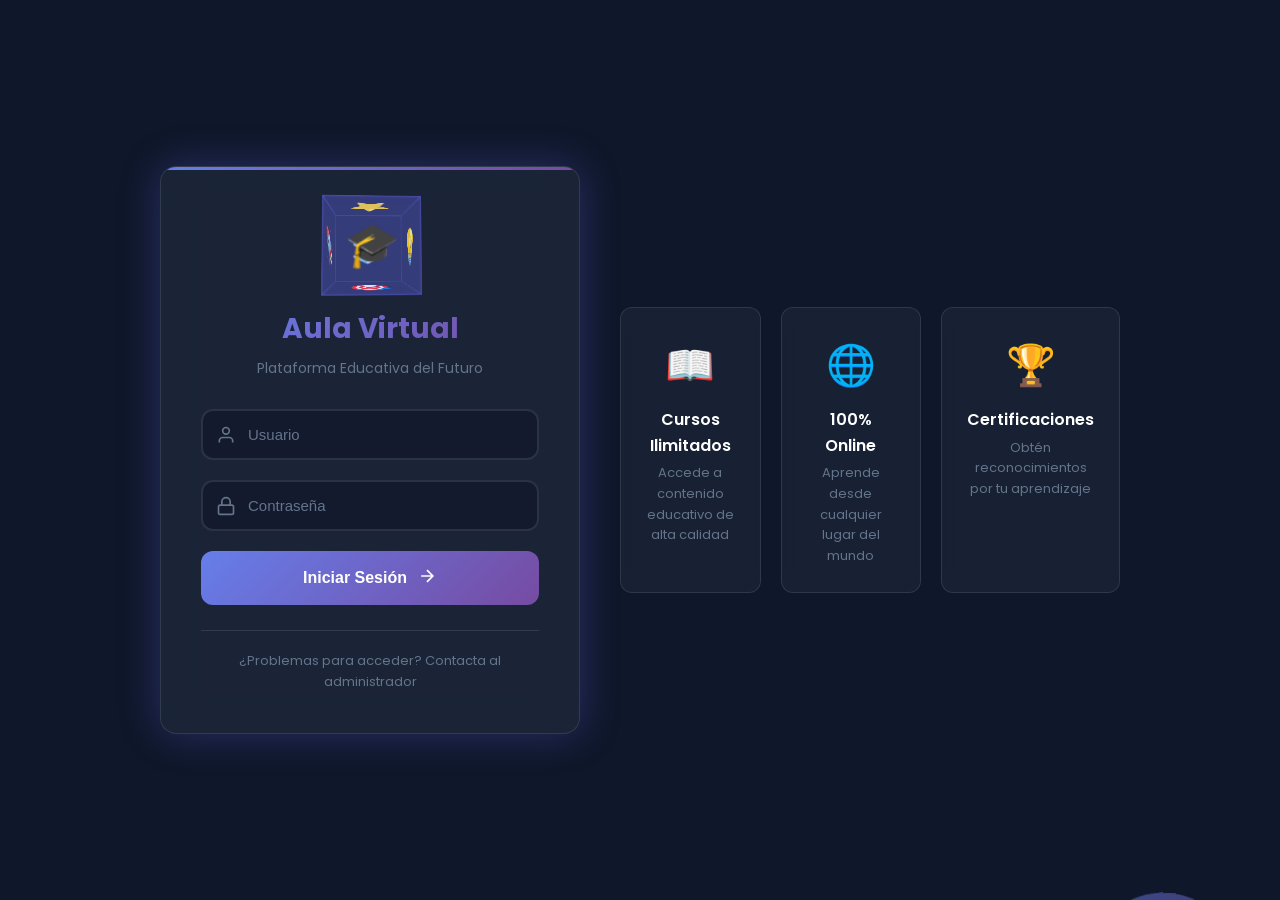
==== commit dc7f8cad: "Add files via upload" ====
--- a/admin.html
+++ b/admin.html
@@ -4,7 +4,7 @@
     <meta charset="UTF-8">
     <meta name="viewport" content="width=device-width, initial-scale=1.0">
     <title>Panel de Administración - Aula Virtual</title>
-    <link rel="stylesheet" href="css/styles.css?v=4">
+    <link rel="stylesheet" href="css/styles.css?v=6">
     <link href="https://fonts.googleapis.com/css2?family=Poppins:wght@300;400;500;600;700;800;900&display=swap" rel="stylesheet">
 </head>
 <body class="admin-page">
@@ -373,7 +373,7 @@
 
     <div id="toast" class="toast"></div>
 
-    <script src="js/app.js?v=4"></script>
+    <script src="js/app.js?v=6"></script>
     <script>
         document.addEventListener('DOMContentLoaded', function() {
             console.log('DOM cargado, iniciando admin...');
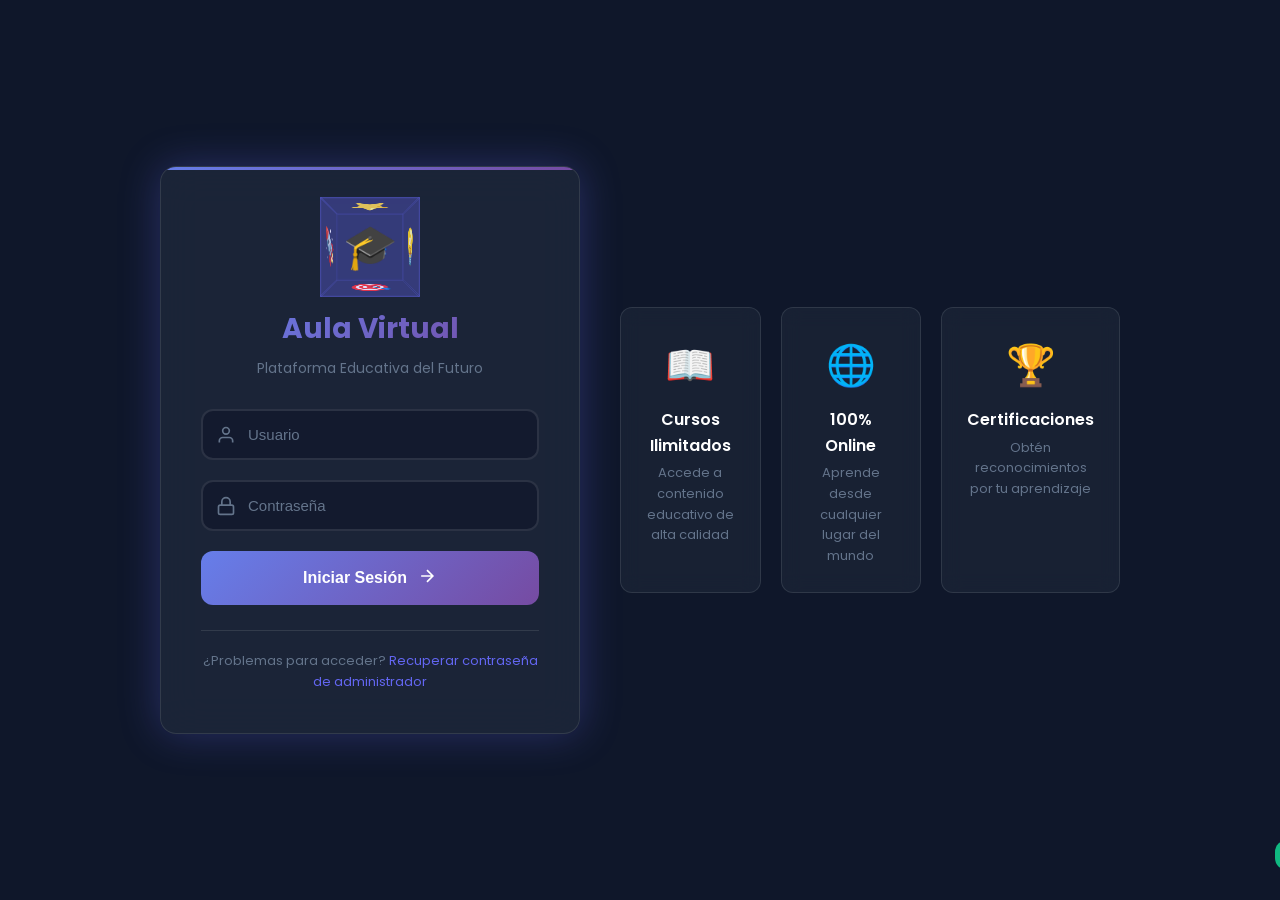
==== commit 0a5ec8cc: "Add files via upload" ====
--- a/admin.html
+++ b/admin.html
@@ -4,7 +4,7 @@
     <meta charset="UTF-8">
     <meta name="viewport" content="width=device-width, initial-scale=1.0">
     <title>Panel de Administración - Aula Virtual</title>
-    <link rel="stylesheet" href="css/styles.css?v=6">
+    <link rel="stylesheet" href="css/styles.css?v=8">
     <link href="https://fonts.googleapis.com/css2?family=Poppins:wght@300;400;500;600;700;800;900&display=swap" rel="stylesheet">
 </head>
 <body class="admin-page">
@@ -373,7 +373,7 @@
 
     <div id="toast" class="toast"></div>
 
-    <script src="js/app.js?v=6"></script>
+    <script src="js/app.js?v=8"></script>
     <script>
         document.addEventListener('DOMContentLoaded', function() {
             console.log('DOM cargado, iniciando admin...');
--- a/css/styles.css
+++ b/css/styles.css
@@ -1 +1 @@
-:root{--primary:#6366f1;--primary-dark:#4f46e5;--secondary:#ec4899;--accent:#06b6d4;--success:#10b981;--warning:#f59e0b;--danger:#ef4444;--dark:#0f172a;--dark-light:#1e293b;--gray:#64748b;--light:#f1f5f9;--white:#fff;--gradient1:linear-gradient(135deg,#667eea,#764ba2);--gradient2:linear-gradient(135deg,#f093fb,#f5576c);--gradient3:linear-gradient(135deg,#4facfe,#00f2fe);--gradient4:linear-gradient(135deg,#43e97b,#38f9d7);--gradient5:linear-gradient(135deg,#fa709a,#fee140);--shadow-glow:0 0 40px rgba(99,102,241,0.3);--radius:8px;--radius-lg:12px;--radius-xl:16px;--transition:all 0.3s ease}*{margin:0;padding:0;box-sizing:border-box}html{scroll-behavior:smooth}body{font-family:Poppins,sans-serif;background:var(--dark);color:var(--white);min-height:100vh;line-height:1.6;overflow-x:hidden}.background-animation{position:fixed;top:0;left:0;width:100%;height:100%;z-index:-1;overflow:hidden}.floating-shapes span{position:absolute;display:block;background:var(--gradient1);animation:float 25s linear infinite;bottom:-150px;opacity:.5;border-radius:50%}.floating-shapes span:nth-child(1){left:25%;width:80px;height:80px}.floating-shapes span:nth-child(2){left:10%;width:20px;height:20px;animation-duration:12s}.floating-shapes span:nth-child(3){left:70%;width:20px;height:20px;animation-delay:4s}.floating-shapes span:nth-child(4){left:40%;width:60px;height:60px;animation-duration:18s}.floating-shapes span:nth-child(5){left:65%;width:20px;height:20px}.floating-shapes span:nth-child(6){left:75%;width:110px;height:110px;animation-delay:3s}.floating-shapes span:nth-child(7){left:35%;width:150px;height:150px;animation-delay:7s}.floating-shapes span:nth-child(8){left:50%;width:25px;height:25px;animation-delay:15s;animation-duration:45s}.floating-shapes span:nth-child(9){left:20%;width:15px;height:15px;animation-delay:2s;animation-duration:35s}.floating-shapes span:nth-child(10){left:85%;width:150px;height:150px;animation-duration:11s}@keyframes float{0%{transform:translateY(0) rotate(0);opacity:.5}50%{opacity:.3}100%{transform:translateY(-1200px) rotate(720deg);opacity:0}}.login-page{display:flex;align-items:center;justify-content:center;min-height:100vh;padding:20px}.login-container{width:100%;max-width:1200px;display:flex;flex-wrap:wrap;gap:40px;align-items:center;justify-content:center}.login-box{background:rgba(30,41,59,0.8);backdrop-filter:blur(20px);border:1px solid rgba(255,255,255,0.1);border-radius:var(--radius-xl);padding:40px;width:100%;max-width:420px;box-shadow:var(--shadow-glow);position:relative;overflow:hidden}.login-box::before{content:'';position:absolute;top:0;left:0;right:0;height:3px;background:var(--gradient1)}.login-header{text-align:center;margin-bottom:30px}.logo-3d{width:80px;height:80px;margin:0 auto 20px;perspective:200px}.cube{width:100%;height:100%;position:relative;transform-style:preserve-3d;animation:rotateCube 10s infinite linear}.cube .face{position:absolute;width:80px;height:80px;display:flex;align-items:center;justify-content:center;font-size:35px;background:rgba(99,102,241,0.2);border:1px solid rgba(99,102,241,0.3)}.cube .front{transform:translateZ(40px)}.cube .back{transform:rotateY(180deg) translateZ(40px)}.cube .right{transform:rotateY(90deg) translateZ(40px)}.cube .left{transform:rotateY(-90deg) translateZ(40px)}.cube .top{transform:rotateX(90deg) translateZ(40px)}.cube .bottom{transform:rotateX(-90deg) translateZ(40px)}@keyframes rotateCube{0%{transform:rotateX(0) rotateY(0)}100%{transform:rotateX(360deg) rotateY(360deg)}}.login-header h1{font-size:28px;font-weight:700;background:var(--gradient1);-webkit-background-clip:text;-webkit-text-fill-color:transparent;background-clip:text}.subtitle{color:var(--gray);font-size:14px;margin-top:5px}.login-form{display:flex;flex-direction:column;gap:20px}.input-group{position:relative}.input-group input{width:100%;padding:15px 45px;background:rgba(15,23,42,0.6);border:2px solid rgba(255,255,255,0.1);border-radius:var(--radius-lg);color:var(--white);font-size:15px;transition:var(--transition)}.input-group input:focus{outline:none;border-color:var(--primary);box-shadow:0 0 0 3px rgba(99,102,241,0.2)}.input-group input::placeholder{color:var(--gray)}.input-icon{position:absolute;left:15px;top:50%;transform:translateY(-50%);width:20px;height:20px;color:var(--gray)}.toggle-password{position:absolute;right:15px;top:50%;transform:translateY(-50%);background:none;border:none;cursor:pointer;color:var(--gray);padding:5px}.toggle-password:hover{color:var(--white)}.toggle-password .eye-closed{display:none}.toggle-password.active .eye-open{display:none}.toggle-password.active .eye-closed{display:block}.btn-login{position:relative;padding:15px 30px;background:var(--gradient1);border:none;border-radius:var(--radius-lg);color:var(--white);font-size:16px;font-weight:600;cursor:pointer;overflow:hidden;display:flex;align-items:center;justify-content:center;gap:10px;transition:var(--transition)}.btn-login:hover{transform:translateY(-2px);box-shadow:0 10px 30px rgba(99,102,241,0.4)}.btn-login:active{transform:translateY(0)}.btn-login .btn-bg{position:absolute;top:0;left:-100%;width:100%;height:100%;background:linear-gradient(90deg,transparent,rgba(255,255,255,0.2),transparent);transition:0.5s}.btn-login:hover .btn-bg{left:100%}.btn-login .btn-icon svg{width:20px;height:20px}.message{padding:12px 16px;border-radius:var(--radius);margin-top:15px;font-size:14px;display:none}.message.error{background:rgba(239,68,68,0.2);border:1px solid var(--danger);color:var(--danger);display:block}.message.success{background:rgba(16,185,129,0.2);border:1px solid var(--success);color:var(--success);display:block}.login-footer{text-align:center;margin-top:25px;padding-top:20px;border-top:1px solid rgba(255,255,255,0.1)}.login-footer p{color:var(--gray);font-size:13px}.info-cards{display:none}@media(min-width:1024px){.info-cards{display:grid;grid-template-columns:repeat(3,1fr);gap:20px;width:100%;max-width:500px}}.info-card{background:rgba(30,41,59,0.6);backdrop-filter:blur(10px);border:1px solid rgba(255,255,255,0.1);border-radius:var(--radius-lg);padding:25px;text-align:center;transition:var(--transition)}.info-card:hover{transform:translateY(-5px);border-color:var(--primary);box-shadow:var(--shadow-glow)}.card-icon{font-size:40px;margin-bottom:10px}.info-card h3{font-size:16px;font-weight:600;margin-bottom:5px}.info-card p{font-size:13px;color:var(--gray)}.navbar{background:rgba(15,23,42,0.95);backdrop-filter:blur(20px);border-bottom:1px solid rgba(255,255,255,0.1);padding:15px 0;position:sticky;top:0;z-index:100}.nav-container{max-width:1400px;margin:0 auto;padding:0 20px;display:flex;align-items:center;justify-content:space-between}.nav-brand{display:flex;align-items:center;gap:10px;font-weight:700;font-size:20px}.mini-logo{font-size:28px}.nav-toggle{display:none;flex-direction:column;gap:5px;background:none;border:none;cursor:pointer;padding:5px}.nav-toggle span{width:25px;height:2px;background:var(--white);transition:var(--transition)}.nav-menu{display:flex;align-items:center;gap:10px;list-style:none}.nav-link{display:flex;align-items:center;gap:8px;padding:10px 16px;color:var(--gray);text-decoration:none;border-radius:var(--radius);transition:var(--transition);background:none;border:none;cursor:pointer;font-size:14px;font-family:inherit}.nav-link:hover,.nav-link.active{color:var(--white);background:rgba(99,102,241,0.2)}.nav-link svg{width:18px;height:18px}.logout-btn:hover{background:rgba(239,68,68,0.2);color:var(--danger)}.dashboard-main,.admin-main{max-width:1400px;margin:0 auto;padding:30px 20px}.section{display:none;animation:fadeIn 0.3s ease}.section.active{display:block}@keyframes fadeIn{from{opacity:0;transform:translateY(10px)}to{opacity:1;transform:translateY(0)}}.welcome-banner{background:var(--gradient1);border-radius:var(--radius-xl);padding:40px;display:flex;justify-content:space-between;align-items:center;gap:30px;margin-bottom:30px;position:relative;overflow:hidden}.welcome-banner::before{content:'';position:absolute;top:-50%;right:-50%;width:100%;height:200%;background:radial-gradient(circle,rgba(255,255,255,0.1) 0%,transparent 70%);animation:shimmer 3s infinite linear}@keyframes shimmer{0%{transform:rotate(0)}100%{transform:rotate(360deg)}}.banner-content{z-index:1}.banner-content h1{font-size:32px;font-weight:700;margin-bottom:10px}.banner-content p{opacity:0.9;font-size:16px}.banner-stats{display:flex;gap:40px;margin-top:25px}.stat-item{text-align:center}.stat-number{font-size:36px;font-weight:800}.stat-label{font-size:13px;opacity:0.8}.banner-illustration{z-index:1}.floating-books{position:relative;width:150px;height:150px}.book{position:absolute;font-size:50px;animation:floatBook 4s ease-in-out infinite}.book-1{top:0;left:50%;animation-delay:0s}.book-2{top:50%;left:0;animation-delay:0.5s}.book-3{top:50%;right:0;animation-delay:1s}.book-4{bottom:0;left:50%;animation-delay:1.5s}@keyframes floatBook{0%,100%{transform:translateY(0)}50%{transform:translateY(-15px)}}.quick-actions{margin-bottom:30px}.quick-actions h2{font-size:20px;margin-bottom:20px}.actions-grid{display:grid;grid-template-columns:repeat(auto-fit,minmax(150px,1fr));gap:15px}.action-card{background:rgba(30,41,59,0.8);border:1px solid rgba(255,255,255,0.1);border-radius:var(--radius-lg);padding:25px;text-align:center;cursor:pointer;transition:var(--transition);display:flex;flex-direction:column;align-items:center;gap:10px}.action-card:hover{border-color:var(--primary);transform:translateY(-3px);box-shadow:var(--shadow-glow)}.action-icon{font-size:32px}.action-card span{font-size:14px;font-weight:500}.section-header{display:flex;flex-wrap:wrap;justify-content:space-between;align-items:center;gap:20px;margin-bottom:30px}.section-header h1{font-size:28px;font-weight:700}.search-filter{display:flex;gap:15px;flex-wrap:wrap}.search-box{position:relative}.search-box svg{position:absolute;left:12px;top:50%;transform:translateY(-50%);width:18px;height:18px;color:var(--gray)}.search-box input{padding:10px 15px 10px 40px;background:rgba(30,41,59,0.8);border:1px solid rgba(255,255,255,0.1);border-radius:var(--radius);color:var(--white);font-size:14px;min-width:200px}.search-box input:focus{outline:none;border-color:var(--primary)}.search-filter select{padding:10px 15px;background:rgba(30,41,59,0.8);border:1px solid rgba(255,255,255,0.1);border-radius:var(--radius);color:var(--white);font-size:14px;cursor:pointer}.search-filter select:focus{outline:none;border-color:var(--primary)}.courses-grid{display:grid;grid-template-columns:repeat(auto-fill,minmax(280px,1fr));gap:20px}.course-card{background:rgba(30,41,59,0.8);border:1px solid rgba(255,255,255,0.1);border-radius:var(--radius-xl);overflow:hidden;cursor:pointer;transition:var(--transition)}.course-card:hover{border-color:var(--primary);transform:translateY(-5px);box-shadow:var(--shadow-glow)}.course-icon{height:120px;display:flex;align-items:center;justify-content:center;font-size:60px;background:var(--gradient1)}.course-card:nth-child(2n) .course-icon{background:var(--gradient2)}.course-card:nth-child(3n) .course-icon{background:var(--gradient3)}.course-card:nth-child(4n) .course-icon{background:var(--gradient4)}.course-card:nth-child(5n) .course-icon{background:var(--gradient5)}.course-info{padding:20px}.course-info h3{font-size:16px;font-weight:600;margin-bottom:8px}.course-info p{font-size:13px;color:var(--gray);margin-bottom:15px;display:-webkit-box;-webkit-line-clamp:2;-webkit-box-orient:vertical;overflow:hidden}.course-meta{display:flex;justify-content:space-between;font-size:12px;color:var(--gray)}.empty-state{text-align:center;padding:60px 20px;grid-column:1/-1}.empty-icon{font-size:60px;margin-bottom:15px}.empty-state p{color:var(--gray)}.recent-courses h2{font-size:20px;margin-bottom:20px}.courses-preview{display:grid;grid-template-columns:repeat(auto-fill,minmax(280px,1fr));gap:20px}.profile-container{display:grid;grid-template-columns:1fr 350px;gap:30px}.profile-card{background:rgba(30,41,59,0.8);border:1px solid rgba(255,255,255,0.1);border-radius:var(--radius-xl);overflow:hidden}.profile-header{background:var(--gradient1);padding:40px 30px;text-align:center}.avatar{width:100px;height:100px;border-radius:50%;background:rgba(255,255,255,0.2);display:flex;align-items:center;justify-content:center;font-size:40px;font-weight:700;border:3px solid rgba(255,255,255,0.3)}.profile-header h2{font-size:24px;margin-top:15px}.profile-header p{opacity:0.8;font-size:14px}.profile-body{padding:30px}.profile-info{display:flex;flex-direction:column;gap:15px;margin-bottom:30px}.info-item label{display:block;font-size:12px;color:var(--gray);margin-bottom:5px}.info-item input{width:100%;padding:12px 15px;background:rgba(15,23,42,0.6);border:1px solid rgba(255,255,255,0.1);border-radius:var(--radius);color:var(--white);font-size:14px}.info-item input:focus{outline:none;border-color:var(--primary)}.change-password-section{border-top:1px solid rgba(255,255,255,0.1);padding-top:25px}.change-password-section h3{font-size:18px;margin-bottom:20px}.change-password-section input{width:100%;padding:12px 15px;background:rgba(15,23,42,0.6);border:1px solid rgba(255,255,255,0.1);border-radius:var(--radius);color:var(--white);font-size:14px;margin-bottom:15px}.change-password-section input:focus{outline:none;border-color:var(--primary)}.btn-primary{padding:12px 24px;background:var(--gradient1);border:none;border-radius:var(--radius);color:var(--white);font-size:14px;font-weight:600;cursor:pointer;transition:var(--transition)}.btn-primary:hover{transform:translateY(-2px);box-shadow:0 5px 20px rgba(99,102,241,0.4)}.profile-stats-card{background:rgba(30,41,59,0.8);border:1px solid rgba(255,255,255,0.1);border-radius:var(--radius-xl);padding:25px}.profile-stats-card h3{font-size:18px;margin-bottom:20px}.activity-list{display:flex;flex-direction:column;gap:15px}.activity-item{display:flex;align-items:center;gap:15px;padding:15px;background:rgba(15,23,42,0.4);border-radius:var(--radius)}.activity-icon{font-size:24px}.activity-info{flex:1}.activity-title{display:block;font-size:13px;color:var(--gray)}.activity-value{font-size:16px;font-weight:600}.modal{position:fixed;top:0;left:0;width:100%;height:100%;background:rgba(0,0,0,0.8);backdrop-filter:blur(5px);display:none;align-items:center;justify-content:center;z-index:1000;padding:20px}.modal.active{display:flex}.modal-content{background:var(--dark-light);border-radius:var(--radius-xl);max-width:500px;width:100%;max-height:90vh;overflow-y:auto;position:relative;animation:modalIn 0.3s ease}@keyframes modalIn{from{opacity:0;transform:scale(0.9)}to{opacity:1;transform:scale(1)}}.modal-close{position:absolute;top:15px;right:15px;background:none;border:none;color:var(--gray);font-size:28px;cursor:pointer;transition:var(--transition);z-index:1}.modal-close:hover{color:var(--white)}.modal-header{padding:30px;text-align:center}.modal-icon{font-size:60px;margin-bottom:15px}.modal-header h2{font-size:24px}.modal-body{padding:0 30px 30px}.modal-body p{color:var(--gray);margin-bottom:20px}.modal-meta{display:flex;gap:20px;margin-bottom:25px}.meta-item{display:flex;align-items:center;gap:8px;font-size:14px;color:var(--gray)}.meta-item svg{width:16px;height:16px}.btn-course-link{display:inline-flex;align-items:center;gap:10px;width:100%;justify-content:center;padding:15px;background:var(--gradient1);border-radius:var(--radius-lg);color:var(--white);text-decoration:none;font-weight:600;transition:var(--transition)}.btn-course-link:hover{transform:translateY(-2px);box-shadow:0 5px 20px rgba(99,102,241,0.4)}.btn-course-link svg{width:18px;height:18px}.admin-header{text-align:center;margin-bottom:30px}.admin-header h1{font-size:32px;font-weight:700;background:var(--gradient1);-webkit-background-clip:text;-webkit-text-fill-color:transparent;background-clip:text}.admin-header p{color:var(--gray);margin-top:10px}.admin-tabs{display:flex;gap:10px;margin-bottom:30px;flex-wrap:wrap}.tab-btn{display:flex;align-items:center;gap:8px;padding:12px 20px;background:rgba(30,41,59,0.8);border:1px solid rgba(255,255,255,0.1);border-radius:var(--radius-lg);color:var(--gray);font-size:14px;font-weight:500;cursor:pointer;transition:var(--transition);font-family:inherit}.tab-btn:hover{border-color:var(--primary);color:var(--white)}.tab-btn.active{background:var(--gradient1);border-color:transparent;color:var(--white)}.tab-btn svg{width:18px;height:18px}.tab-content{display:none;animation:fadeIn 0.3s ease}.tab-content.active{display:block}.action-bar{display:flex;justify-content:space-between;align-items:center;gap:20px;margin-bottom:25px;flex-wrap:wrap}.btn-add{display:flex;align-items:center;gap:8px;padding:12px 20px;background:var(--gradient1);border:none;border-radius:var(--radius-lg);color:var(--white);font-size:14px;font-weight:600;cursor:pointer;transition:var(--transition);font-family:inherit}.btn-add:hover{transform:translateY(-2px);box-shadow:0 5px 20px rgba(99,102,241,0.4)}.btn-add svg{width:18px;height:18px}.users-table-container{overflow-x:auto;background:rgba(30,41,59,0.8);border-radius:var(--radius-xl);border:1px solid rgba(255,255,255,0.1)}.admin-table{width:100%;border-collapse:collapse}.admin-table th,.admin-table td{padding:15px 20px;text-align:left}.admin-table th{background:rgba(15,23,42,0.6);font-weight:600;font-size:13px;color:var(--gray);text-transform:uppercase;letter-spacing:0.5px}.admin-table td{border-top:1px solid rgba(255,255,255,0.05)}.admin-table tr:hover td{background:rgba(99,102,241,0.05)}.action-buttons{display:flex;gap:8px}.btn-edit,.btn-delete{padding:8px 12px;border:none;border-radius:var(--radius);font-size:13px;cursor:pointer;transition:var(--transition);font-family:inherit}.btn-edit{background:rgba(6,182,212,0.2);color:var(--accent)}.btn-edit:hover{background:rgba(6,182,212,0.3)}.btn-delete{background:rgba(239,68,68,0.2);color:var(--danger)}.btn-delete:hover{background:rgba(239,68,68,0.3)}.courses-admin-grid{display:grid;grid-template-columns:repeat(auto-fill,minmax(300px,1fr));gap:20px}.course-admin-card{background:rgba(30,41,59,0.8);border:1px solid rgba(255,255,255,0.1);border-radius:var(--radius-xl);overflow:hidden}.course-admin-header{display:flex;align-items:center;gap:15px;padding:20px;background:rgba(15,23,42,0.4)}.course-admin-icon{font-size:40px}.course-admin-title h3{font-size:16px;font-weight:600}.course-admin-title span{font-size:12px;color:var(--gray)}.course-admin-body{padding:20px}.course-admin-body p{font-size:13px;color:var(--gray);margin-bottom:15px}.course-admin-actions{display:flex;gap:10px}.modal-form{max-width:450px}.modal-form form{padding:30px}.form-group{margin-bottom:20px}.form-group label{display:block;font-size:13px;color:var(--gray);margin-bottom:8px}.form-group input,.form-group select,.form-group textarea{width:100%;padding:12px 15px;background:rgba(15,23,42,0.6);border:1px solid rgba(255,255,255,0.1);border-radius:var(--radius);color:var(--white);font-size:14px;font-family:inherit}.form-group input:focus,.form-group select:focus,.form-group textarea:focus{outline:none;border-color:var(--primary)}.form-group textarea{resize:vertical;min-height:80px}.form-row{display:grid;grid-template-columns:1fr 1fr;gap:15px}.form-actions{display:flex;gap:15px;justify-content:flex-end;margin-top:25px}.btn-secondary{padding:12px 24px;background:rgba(255,255,255,0.1);border:none;border-radius:var(--radius);color:var(--white);font-size:14px;font-weight:500;cursor:pointer;transition:var(--transition);font-family:inherit}.btn-secondary:hover{background:rgba(255,255,255,0.15)}.modal-large{max-width:550px}.modal-confirm{text-align:center;padding:40px}.confirm-icon{font-size:60px;margin-bottom:20px}.modal-confirm h2{font-size:24px;margin-bottom:10px}.modal-confirm p{color:var(--gray);margin-bottom:25px}.confirm-actions{display:flex;gap:15px;justify-content:center}.btn-danger{padding:12px 24px;background:var(--danger);border:none;border-radius:var(--radius);color:var(--white);font-size:14px;font-weight:600;cursor:pointer;transition:var(--transition);font-family:inherit}.btn-danger:hover{background:#dc2626}.stats-grid{display:grid;grid-template-columns:repeat(auto-fit,minmax(220px,1fr));gap:20px;margin-bottom:30px}.stat-card{background:rgba(30,41,59,0.8);border:1px solid rgba(255,255,255,0.1);border-radius:var(--radius-xl);padding:25px;display:flex;align-items:center;gap:20px;transition:var(--transition)}.stat-card:hover{border-color:var(--primary);box-shadow:var(--shadow-glow)}.stat-icon{font-size:40px}.stat-info h3{font-size:32px;font-weight:800;background:var(--gradient1);-webkit-background-clip:text;-webkit-text-fill-color:transparent;background-clip:text}.stat-info p{font-size:14px;color:var(--gray)}.recent-activity{background:rgba(30,41,59,0.8);border:1px solid rgba(255,255,255,0.1);border-radius:var(--radius-xl);padding:25px}.recent-activity h2{font-size:20px;margin-bottom:20px}.activity-timeline{display:flex;flex-direction:column;gap:15px}.toast{position:fixed;bottom:30px;right:30px;padding:15px 25px;background:var(--success);color:var(--white);border-radius:var(--radius-lg);font-size:14px;font-weight:500;transform:translateX(150%);transition:var(--transition);z-index:1001}.toast.show{transform:translateX(0)}.toast.error{background:var(--danger)}.toast.warning{background:var(--warning)}@media(max-width:1024px){.profile-container{grid-template-columns:1fr}.banner-illustration{display:none}.banner-stats{flex-wrap:wrap;gap:20px}.stat-item{flex:1;min-width:100px}}@media(max-width:768px){.nav-toggle{display:flex}.nav-menu{position:fixed;top:70px;left:0;right:0;background:rgba(15,23,42,0.98);flex-direction:column;padding:20px;gap:5px;transform:translateY(-150%);transition:var(--transition)}.nav-menu.active{transform:translateY(0)}.nav-link{width:100%;padding:15px}.welcome-banner{flex-direction:column;text-align:center;padding:30px}.banner-content h1{font-size:24px}.banner-stats{justify-content:center}.stat-number{font-size:28px}.section-header{flex-direction:column;align-items:stretch}.section-header h1{font-size:24px}.search-filter{width:100%}.search-box{flex:1}.search-box input{min-width:auto;width:100%}.courses-grid{grid-template-columns:1fr}.course-card{max-width:400px;margin:0 auto}.profile-header{padding:30px 20px}.profile-body{padding:20px}.form-row{grid-template-columns:1fr}.admin-tabs{justify-content:center}.action-bar{flex-direction:column;align-items:stretch}.btn-add{justify-content:center}.admin-table th:nth-child(2),.admin-table td:nth-child(2){display:none}.action-buttons{flex-direction:column}.stats-grid{grid-template-columns:1fr 1fr}.stat-card{flex-direction:column;text-align:center}.stat-info h3{font-size:28px}}@media(max-width:480px){.login-box{padding:30px 20px}.login-header h1{font-size:24px}.logo-3d{width:60px;height:60px}.cube .face{width:60px;height:60px;font-size:28px}.cube .front{transform:translateZ(30px)}.cube .back{transform:rotateY(180deg) translateZ(30px)}.cube .right{transform:rotateY(90deg) translateZ(30px)}.cube .left{transform:rotateY(-90deg) translateZ(30px)}.cube .top{transform:rotateX(90deg) translateZ(30px)}.cube .bottom{transform:rotateX(-90deg) translateZ(30px)}.dashboard-main,.admin-main{padding:20px 15px}.quick-actions h2,.recent-courses h2{font-size:18px}.stats-grid{grid-template-columns:1fr}.modal-content{margin:10px}.modal-header{padding:20px}.modal-body{padding:0 20px 20px}.admin-header h1{font-size:24px}.toast{left:15px;right:15px;bottom:15px}}.enrollment-container{display:grid;grid-template-columns:400px 1fr;gap:30px}.enrollment-form-card{background:rgba(30,41,59,0.8);border:1px solid rgba(255,255,255,0.1);border-radius:var(--radius-xl);padding:25px;height:fit-content}.enrollment-form-card h2{font-size:20px;margin-bottom:20px}.btn-full{width:100%;display:flex;align-items:center;justify-content:center;gap:10px}.enrollments-list-card{background:rgba(30,41,59,0.8);border:1px solid rgba(255,255,255,0.1);border-radius:var(--radius-xl);padding:25px}.enrollments-header{display:flex;justify-content:space-between;align-items:center;margin-bottom:20px;flex-wrap:wrap;gap:15px}.enrollments-header h2{font-size:20px}.enrollments-grid{display:grid;grid-template-columns:repeat(auto-fill,minmax(280px,1fr));gap:15px;max-height:500px;overflow-y:auto}.enrollment-card{background:rgba(15,23,42,0.6);border:1px solid rgba(255,255,255,0.1);border-radius:var(--radius-lg);padding:20px;transition:var(--transition)}.enrollment-card:hover{border-color:var(--primary)}.enrollment-card-header{display:flex;align-items:center;gap:12px;margin-bottom:12px}.enrollment-avatar{width:40px;height:40px;border-radius:50%;background:var(--gradient1);display:flex;align-items:center;justify-content:center;font-weight:700;font-size:16px}.enrollment-card-info h4{font-size:14px;font-weight:600}.enrollment-card-info span{font-size:12px;color:var(--gray)}.enrollment-card-body p{font-size:13px;color:var(--gray);margin-bottom:10px}.enrollment-card-footer{display:flex;gap:8px}.btn-sm{padding:6px 12px;font-size:12px;border:none;border-radius:var(--radius);cursor:pointer;transition:var(--transition);font-family:inherit;display:flex;align-items:center;gap:5px}.btn-view{background:rgba(99,102,241,0.2);color:var(--primary)}.btn-view:hover{background:rgba(99,102,241,0.3)}.btn-cancel{background:rgba(239,68,68,0.2);color:var(--danger)}.btn-cancel:hover{background:rgba(239,68,68,0.3)}.btn-success{padding:12px 24px;background:var(--success);border:none;border-radius:var(--radius);color:var(--white);font-size:14px;font-weight:600;cursor:pointer;transition:var(--transition);font-family:inherit;display:flex;align-items:center;gap:8px}.btn-success:hover{background:#059669}.modal-footer{display:flex;gap:10px;justify-content:flex-end;padding:20px 30px;border-top:1px solid rgba(255,255,255,0.1)}.enrollment-detail{padding:20px 0}.enrollment-detail-row{display:flex;justify-content:space-between;padding:12px 0;border-bottom:1px solid rgba(255,255,255,0.05)}.enrollment-detail-row:last-child{border-bottom:none}.enrollment-detail-label{color:var(--gray);font-size:14px}.enrollment-detail-value{font-weight:500;font-size:14px}.status-badge{padding:4px 12px;border-radius:20px;font-size:12px;font-weight:500}.status-active{background:rgba(16,185,129,0.2);color:var(--success)}.status-completed{background:rgba(99,102,241,0.2);color:var(--primary)}.status-inactive{background:rgba(239,68,68,0.2);color:var(--danger)}.status-suspended{background:rgba(245,158,11,0.2);color:var(--warning)}.print-sheet{display:none;position:fixed;left:-9999px;top:0;background:#fff;color:#000;padding:0;margin:0;width:210mm;min-height:297mm;font-family:Arial,Helvetica,sans-serif;font-size:12pt;line-height:1.4}.print-sheet.active{display:block;position:fixed;left:0;top:0;z-index:9999;background:#fff;width:210mm;min-height:297mm}.sheet-header{display:flex;align-items:center;gap:15px;border-bottom:3px solid #6366f1;padding:20px;margin-bottom:15px}.sheet-logo{font-size:50px;line-height:1}.sheet-title h1{font-size:24px;color:#6366f1;margin:0;padding:0}.sheet-title p{color:#666;margin:3px 0 0;font-size:12px;padding:0}.sheet-content{padding:0 20px}.sheet-content h2{text-align:center;font-size:18px;color:#333;margin:0 0 15px 0;background:#f5f5f5;padding:10px;border-radius:5px}.sheet-info{border:1px solid #ccc;border-radius:5px;overflow:hidden;margin-bottom:20px}.sheet-row{display:flex;border-bottom:1px solid #eee}.sheet-row:last-child{border-bottom:none}.sheet-label{width:180px;background:#f9f9f9;padding:10px;font-weight:600;color:#555;font-size:11pt;flex-shrink:0}.sheet-value{flex:1;padding:10px;color:#333;font-size:11pt}.sheet-footer{margin-top:20px;text-align:center;color:#999;font-size:10px;border-top:1px solid #eee;padding-top:15px}.print-sheet{display:none;position:fixed;left:-9999px;top:0;background:#fff;color:#000;width:210mm;font-family:Arial,sans-serif;font-size:11pt}.print-sheet.active{display:block;position:fixed;left:0;top:0;z-index:9999;background:#fff;width:210mm}.sheet-header{display:flex;align-items:center;gap:12px;border-bottom:2px solid #6366f1;padding:15px;margin-bottom:10px}.sheet-logo{font-size:36px}.sheet-title h1{font-size:20px;color:#6366f1;margin:0}.sheet-title p{color:#666;margin:2px 0 0;font-size:10px}.sheet-content{padding:15px}.sheet-content h2{text-align:center;font-size:14px;color:#333;margin:0 0 10px;background:#f5f5f5;padding:8px}.sheet-info{border:1px solid #ccc;border-radius:4px;overflow:hidden}.sheet-row{display:flex;border-bottom:1px solid #eee}.sheet-row:last-child{border-bottom:none}.sheet-label{width:150px;background:#f9f9f9;padding:6px 8px;font-weight:600;color:#555;font-size:10pt;flex-shrink:0}.sheet-value{flex:1;padding:6px 8px;color:#333;font-size:10pt}.sheet-footer{margin-top:10px;text-align:center;color:#999;font-size:8px;border-top:1px solid #eee;padding-top:8px}@media print{@page{size:A4;margin:10mm}body{-webkit-print-color-adjust:exact;print-color-adjust:exact}.print-sheet{position:absolute;left:0;top:0;display:block;margin:0}}@media(max-width:1024px){.enrollment-container{grid-template-columns:1fr}.enrollments-header{flex-direction:column;align-items:stretch}}@media(max-width:768px){.enrollments-grid{grid-template-columns:1fr}.modal-footer{flex-direction:column}.modal-footer button{width:100%;justify-content:center}}+:root{--primary:#6366f1;--primary-dark:#4f46e5;--secondary:#ec4899;--accent:#06b6d4;--success:#10b981;--warning:#f59e0b;--danger:#ef4444;--dark:#0f172a;--dark-light:#1e293b;--gray:#64748b;--light:#f1f5f9;--white:#fff;--gradient1:linear-gradient(135deg,#667eea,#764ba2);--gradient2:linear-gradient(135deg,#f093fb,#f5576c);--gradient3:linear-gradient(135deg,#4facfe,#00f2fe);--gradient4:linear-gradient(135deg,#43e97b,#38f9d7);--gradient5:linear-gradient(135deg,#fa709a,#fee140);--shadow-glow:0 0 40px rgba(99,102,241,0.3);--radius:8px;--radius-lg:12px;--radius-xl:16px;--transition:all 0.3s ease}*{margin:0;padding:0;box-sizing:border-box}html{scroll-behavior:smooth}body{font-family:Poppins,sans-serif;background:var(--dark);color:var(--white);min-height:100vh;line-height:1.6;overflow-x:hidden}.background-animation{position:fixed;top:0;left:0;width:100%;height:100%;z-index:-1;overflow:hidden}.floating-shapes span{position:absolute;display:block;background:var(--gradient1);animation:float 25s linear infinite;bottom:-150px;opacity:.5;border-radius:50%}.floating-shapes span:nth-child(1){left:25%;width:80px;height:80px}.floating-shapes span:nth-child(2){left:10%;width:20px;height:20px;animation-duration:12s}.floating-shapes span:nth-child(3){left:70%;width:20px;height:20px;animation-delay:4s}.floating-shapes span:nth-child(4){left:40%;width:60px;height:60px;animation-duration:18s}.floating-shapes span:nth-child(5){left:65%;width:20px;height:20px}.floating-shapes span:nth-child(6){left:75%;width:110px;height:110px;animation-delay:3s}.floating-shapes span:nth-child(7){left:35%;width:150px;height:150px;animation-delay:7s}.floating-shapes span:nth-child(8){left:50%;width:25px;height:25px;animation-delay:15s;animation-duration:45s}.floating-shapes span:nth-child(9){left:20%;width:15px;height:15px;animation-delay:2s;animation-duration:35s}.floating-shapes span:nth-child(10){left:85%;width:150px;height:150px;animation-duration:11s}@keyframes float{0%{transform:translateY(0) rotate(0);opacity:.5}50%{opacity:.3}100%{transform:translateY(-1200px) rotate(720deg);opacity:0}}.login-page{display:flex;align-items:center;justify-content:center;min-height:100vh;padding:20px}.login-container{width:100%;max-width:1200px;display:flex;flex-wrap:wrap;gap:40px;align-items:center;justify-content:center}.login-box{background:rgba(30,41,59,0.8);backdrop-filter:blur(20px);border:1px solid rgba(255,255,255,0.1);border-radius:var(--radius-xl);padding:40px;width:100%;max-width:420px;box-shadow:var(--shadow-glow);position:relative;overflow:hidden}.login-box::before{content:'';position:absolute;top:0;left:0;right:0;height:3px;background:var(--gradient1)}.login-header{text-align:center;margin-bottom:30px}.logo-3d{width:80px;height:80px;margin:0 auto 20px;perspective:200px}.cube{width:100%;height:100%;position:relative;transform-style:preserve-3d;animation:rotateCube 10s infinite linear}.cube .face{position:absolute;width:80px;height:80px;display:flex;align-items:center;justify-content:center;font-size:35px;background:rgba(99,102,241,0.2);border:1px solid rgba(99,102,241,0.3)}.cube .front{transform:translateZ(40px)}.cube .back{transform:rotateY(180deg) translateZ(40px)}.cube .right{transform:rotateY(90deg) translateZ(40px)}.cube .left{transform:rotateY(-90deg) translateZ(40px)}.cube .top{transform:rotateX(90deg) translateZ(40px)}.cube .bottom{transform:rotateX(-90deg) translateZ(40px)}@keyframes rotateCube{0%{transform:rotateX(0) rotateY(0)}100%{transform:rotateX(360deg) rotateY(360deg)}}.login-header h1{font-size:28px;font-weight:700;background:var(--gradient1);-webkit-background-clip:text;-webkit-text-fill-color:transparent;background-clip:text}.subtitle{color:var(--gray);font-size:14px;margin-top:5px}.login-form{display:flex;flex-direction:column;gap:20px}.input-group{position:relative}.input-group input{width:100%;padding:15px 45px;background:rgba(15,23,42,0.6);border:2px solid rgba(255,255,255,0.1);border-radius:var(--radius-lg);color:var(--white);font-size:15px;transition:var(--transition)}.input-group input:focus{outline:none;border-color:var(--primary);box-shadow:0 0 0 3px rgba(99,102,241,0.2)}.input-group input::placeholder{color:var(--gray)}.input-icon{position:absolute;left:15px;top:50%;transform:translateY(-50%);width:20px;height:20px;color:var(--gray)}.toggle-password{position:absolute;right:15px;top:50%;transform:translateY(-50%);background:none;border:none;cursor:pointer;color:var(--gray);padding:5px}.toggle-password:hover{color:var(--white)}.toggle-password .eye-closed{display:none}.toggle-password.active .eye-open{display:none}.toggle-password.active .eye-closed{display:block}.btn-login{position:relative;padding:15px 30px;background:var(--gradient1);border:none;border-radius:var(--radius-lg);color:var(--white);font-size:16px;font-weight:600;cursor:pointer;overflow:hidden;display:flex;align-items:center;justify-content:center;gap:10px;transition:var(--transition)}.btn-login:hover{transform:translateY(-2px);box-shadow:0 10px 30px rgba(99,102,241,0.4)}.btn-login:active{transform:translateY(0)}.btn-login .btn-bg{position:absolute;top:0;left:-100%;width:100%;height:100%;background:linear-gradient(90deg,transparent,rgba(255,255,255,0.2),transparent);transition:0.5s}.btn-login:hover .btn-bg{left:100%}.btn-login .btn-icon svg{width:20px;height:20px}.message{padding:12px 16px;border-radius:var(--radius);margin-top:15px;font-size:14px;display:none}.message.error{background:rgba(239,68,68,0.2);border:1px solid var(--danger);color:var(--danger);display:block}.message.success{background:rgba(16,185,129,0.2);border:1px solid var(--success);color:var(--success);display:block}.login-footer{text-align:center;margin-top:25px;padding-top:20px;border-top:1px solid rgba(255,255,255,0.1)}.login-footer p{color:var(--gray);font-size:13px}.recover-link{color:var(--primary);text-decoration:none;transition:var(--transition)}.recover-link:hover{color:var(--secondary);text-decoration:underline}.info-cards{display:none}@media(min-width:1024px){.info-cards{display:grid;grid-template-columns:repeat(3,1fr);gap:20px;width:100%;max-width:500px}}.info-card{background:rgba(30,41,59,0.6);backdrop-filter:blur(10px);border:1px solid rgba(255,255,255,0.1);border-radius:var(--radius-lg);padding:25px;text-align:center;transition:var(--transition)}.info-card:hover{transform:translateY(-5px);border-color:var(--primary);box-shadow:var(--shadow-glow)}.card-icon{font-size:40px;margin-bottom:10px}.info-card h3{font-size:16px;font-weight:600;margin-bottom:5px}.info-card p{font-size:13px;color:var(--gray)}.navbar{background:rgba(15,23,42,0.95);backdrop-filter:blur(20px);border-bottom:1px solid rgba(255,255,255,0.1);padding:15px 0;position:sticky;top:0;z-index:100}.nav-container{max-width:1400px;margin:0 auto;padding:0 20px;display:flex;align-items:center;justify-content:space-between}.nav-brand{display:flex;align-items:center;gap:10px;font-weight:700;font-size:20px}.mini-logo{font-size:28px}.nav-toggle{display:none;flex-direction:column;gap:5px;background:none;border:none;cursor:pointer;padding:5px}.nav-toggle span{width:25px;height:2px;background:var(--white);transition:var(--transition)}.nav-menu{display:flex;align-items:center;gap:10px;list-style:none}.nav-link{display:flex;align-items:center;gap:8px;padding:10px 16px;color:var(--gray);text-decoration:none;border-radius:var(--radius);transition:var(--transition);background:none;border:none;cursor:pointer;font-size:14px;font-family:inherit}.nav-link:hover,.nav-link.active{color:var(--white);background:rgba(99,102,241,0.2)}.nav-link svg{width:18px;height:18px}.logout-btn:hover{background:rgba(239,68,68,0.2);color:var(--danger)}.dashboard-main,.admin-main{max-width:1400px;margin:0 auto;padding:30px 20px}.section{display:none;animation:fadeIn 0.3s ease}.section.active{display:block}@keyframes fadeIn{from{opacity:0;transform:translateY(10px)}to{opacity:1;transform:translateY(0)}}.welcome-banner{background:var(--gradient1);border-radius:var(--radius-xl);padding:40px;display:flex;justify-content:space-between;align-items:center;gap:30px;margin-bottom:30px;position:relative;overflow:hidden}.welcome-banner::before{content:'';position:absolute;top:-50%;right:-50%;width:100%;height:200%;background:radial-gradient(circle,rgba(255,255,255,0.1) 0%,transparent 70%);animation:shimmer 3s infinite linear}@keyframes shimmer{0%{transform:rotate(0)}100%{transform:rotate(360deg)}}.banner-content{z-index:1}.banner-content h1{font-size:32px;font-weight:700;margin-bottom:10px}.banner-content p{opacity:0.9;font-size:16px}.banner-stats{display:flex;gap:40px;margin-top:25px}.stat-item{text-align:center}.stat-number{font-size:36px;font-weight:800}.stat-label{font-size:13px;opacity:0.8}.banner-illustration{z-index:1}.floating-books{position:relative;width:150px;height:150px}.book{position:absolute;font-size:50px;animation:floatBook 4s ease-in-out infinite}.book-1{top:0;left:50%;animation-delay:0s}.book-2{top:50%;left:0;animation-delay:0.5s}.book-3{top:50%;right:0;animation-delay:1s}.book-4{bottom:0;left:50%;animation-delay:1.5s}@keyframes floatBook{0%,100%{transform:translateY(0)}50%{transform:translateY(-15px)}}.quick-actions{margin-bottom:30px}.quick-actions h2{font-size:20px;margin-bottom:20px}.actions-grid{display:grid;grid-template-columns:repeat(auto-fit,minmax(150px,1fr));gap:15px}.action-card{background:rgba(30,41,59,0.8);border:1px solid rgba(255,255,255,0.1);border-radius:var(--radius-lg);padding:25px;text-align:center;cursor:pointer;transition:var(--transition);display:flex;flex-direction:column;align-items:center;gap:10px}.action-card:hover{border-color:var(--primary);transform:translateY(-3px);box-shadow:var(--shadow-glow)}.action-icon{font-size:32px}.action-card span{font-size:14px;font-weight:500}.section-header{display:flex;flex-wrap:wrap;justify-content:space-between;align-items:center;gap:20px;margin-bottom:30px}.section-header h1{font-size:28px;font-weight:700}.search-filter{display:flex;gap:15px;flex-wrap:wrap}.search-box{position:relative}.search-box svg{position:absolute;left:12px;top:50%;transform:translateY(-50%);width:18px;height:18px;color:var(--gray)}.search-box input{padding:10px 15px 10px 40px;background:rgba(30,41,59,0.8);border:1px solid rgba(255,255,255,0.1);border-radius:var(--radius);color:var(--white);font-size:14px;min-width:200px}.search-box input:focus{outline:none;border-color:var(--primary)}.search-filter select{padding:10px 15px;background:rgba(30,41,59,0.8);border:1px solid rgba(255,255,255,0.1);border-radius:var(--radius);color:var(--white);font-size:14px;cursor:pointer}.search-filter select:focus{outline:none;border-color:var(--primary)}.courses-grid{display:grid;grid-template-columns:repeat(auto-fill,minmax(280px,1fr));gap:20px}.course-card{background:rgba(30,41,59,0.8);border:1px solid rgba(255,255,255,0.1);border-radius:var(--radius-xl);overflow:hidden;cursor:pointer;transition:var(--transition)}.course-card:hover{border-color:var(--primary);transform:translateY(-5px);box-shadow:var(--shadow-glow)}.course-icon{height:120px;display:flex;align-items:center;justify-content:center;font-size:60px;background:var(--gradient1)}.course-card:nth-child(2n) .course-icon{background:var(--gradient2)}.course-card:nth-child(3n) .course-icon{background:var(--gradient3)}.course-card:nth-child(4n) .course-icon{background:var(--gradient4)}.course-card:nth-child(5n) .course-icon{background:var(--gradient5)}.course-info{padding:20px}.course-info h3{font-size:16px;font-weight:600;margin-bottom:8px}.course-info p{font-size:13px;color:var(--gray);margin-bottom:15px;display:-webkit-box;-webkit-line-clamp:2;-webkit-box-orient:vertical;overflow:hidden}.course-meta{display:flex;justify-content:space-between;font-size:12px;color:var(--gray)}.empty-state{text-align:center;padding:60px 20px;grid-column:1/-1}.empty-icon{font-size:60px;margin-bottom:15px}.empty-state p{color:var(--gray)}.recent-courses h2{font-size:20px;margin-bottom:20px}.courses-preview{display:grid;grid-template-columns:repeat(auto-fill,minmax(280px,1fr));gap:20px}.profile-container{display:grid;grid-template-columns:1fr 350px;gap:30px}.profile-card{background:rgba(30,41,59,0.8);border:1px solid rgba(255,255,255,0.1);border-radius:var(--radius-xl);overflow:hidden}.profile-header{background:var(--gradient1);padding:40px 30px;text-align:center}.avatar{width:100px;height:100px;border-radius:50%;background:rgba(255,255,255,0.2);display:flex;align-items:center;justify-content:center;font-size:40px;font-weight:700;border:3px solid rgba(255,255,255,0.3)}.profile-header h2{font-size:24px;margin-top:15px}.profile-header p{opacity:0.8;font-size:14px}.profile-body{padding:30px}.profile-info{display:flex;flex-direction:column;gap:15px;margin-bottom:30px}.info-item label{display:block;font-size:12px;color:var(--gray);margin-bottom:5px}.info-item input{width:100%;padding:12px 15px;background:rgba(15,23,42,0.6);border:1px solid rgba(255,255,255,0.1);border-radius:var(--radius);color:var(--white);font-size:14px}.info-item input:focus{outline:none;border-color:var(--primary)}.change-password-section{border-top:1px solid rgba(255,255,255,0.1);padding-top:25px}.change-password-section h3{font-size:18px;margin-bottom:20px}.change-password-section input{width:100%;padding:12px 15px;background:rgba(15,23,42,0.6);border:1px solid rgba(255,255,255,0.1);border-radius:var(--radius);color:var(--white);font-size:14px;margin-bottom:15px}.change-password-section input:focus{outline:none;border-color:var(--primary)}.btn-primary{padding:12px 24px;background:var(--gradient1);border:none;border-radius:var(--radius);color:var(--white);font-size:14px;font-weight:600;cursor:pointer;transition:var(--transition)}.btn-primary:hover{transform:translateY(-2px);box-shadow:0 5px 20px rgba(99,102,241,0.4)}.profile-stats-card{background:rgba(30,41,59,0.8);border:1px solid rgba(255,255,255,0.1);border-radius:var(--radius-xl);padding:25px}.profile-stats-card h3{font-size:18px;margin-bottom:20px}.activity-list{display:flex;flex-direction:column;gap:15px}.activity-item{display:flex;align-items:center;gap:15px;padding:15px;background:rgba(15,23,42,0.4);border-radius:var(--radius)}.activity-icon{font-size:24px}.activity-info{flex:1}.activity-title{display:block;font-size:13px;color:var(--gray)}.activity-value{font-size:16px;font-weight:600}.modal{position:fixed;top:0;left:0;width:100%;height:100%;background:rgba(0,0,0,0.8);backdrop-filter:blur(5px);display:none;align-items:center;justify-content:center;z-index:1000;padding:20px}.modal.active{display:flex}.modal-content{background:var(--dark-light);border-radius:var(--radius-xl);max-width:500px;width:100%;max-height:90vh;overflow-y:auto;position:relative;animation:modalIn 0.3s ease}@keyframes modalIn{from{opacity:0;transform:scale(0.9)}to{opacity:1;transform:scale(1)}}.modal-close{position:absolute;top:15px;right:15px;background:none;border:none;color:var(--gray);font-size:28px;cursor:pointer;transition:var(--transition);z-index:1}.modal-close:hover{color:var(--white)}.modal-header{padding:30px;text-align:center}.modal-icon{font-size:60px;margin-bottom:15px}.modal-header h2{font-size:24px}.modal-body{padding:0 30px 30px}.modal-body p{color:var(--gray);margin-bottom:20px}.modal-meta{display:flex;gap:20px;margin-bottom:25px}.meta-item{display:flex;align-items:center;gap:8px;font-size:14px;color:var(--gray)}.meta-item svg{width:16px;height:16px}.btn-course-link{display:inline-flex;align-items:center;gap:10px;width:100%;justify-content:center;padding:15px;background:var(--gradient1);border-radius:var(--radius-lg);color:var(--white);text-decoration:none;font-weight:600;transition:var(--transition)}.btn-course-link:hover{transform:translateY(-2px);box-shadow:0 5px 20px rgba(99,102,241,0.4)}.btn-course-link svg{width:18px;height:18px}.admin-header{text-align:center;margin-bottom:30px}.admin-header h1{font-size:32px;font-weight:700;background:var(--gradient1);-webkit-background-clip:text;-webkit-text-fill-color:transparent;background-clip:text}.admin-header p{color:var(--gray);margin-top:10px}.admin-tabs{display:flex;gap:10px;margin-bottom:30px;flex-wrap:wrap}.tab-btn{display:flex;align-items:center;gap:8px;padding:12px 20px;background:rgba(30,41,59,0.8);border:1px solid rgba(255,255,255,0.1);border-radius:var(--radius-lg);color:var(--gray);font-size:14px;font-weight:500;cursor:pointer;transition:var(--transition);font-family:inherit}.tab-btn:hover{border-color:var(--primary);color:var(--white)}.tab-btn.active{background:var(--gradient1);border-color:transparent;color:var(--white)}.tab-btn svg{width:18px;height:18px}.tab-content{display:none;animation:fadeIn 0.3s ease}.tab-content.active{display:block}.action-bar{display:flex;justify-content:space-between;align-items:center;gap:20px;margin-bottom:25px;flex-wrap:wrap}.btn-add{display:flex;align-items:center;gap:8px;padding:12px 20px;background:var(--gradient1);border:none;border-radius:var(--radius-lg);color:var(--white);font-size:14px;font-weight:600;cursor:pointer;transition:var(--transition);font-family:inherit}.btn-add:hover{transform:translateY(-2px);box-shadow:0 5px 20px rgba(99,102,241,0.4)}.btn-add svg{width:18px;height:18px}.users-table-container{overflow-x:auto;background:rgba(30,41,59,0.8);border-radius:var(--radius-xl);border:1px solid rgba(255,255,255,0.1)}.admin-table{width:100%;border-collapse:collapse}.admin-table th,.admin-table td{padding:15px 20px;text-align:left}.admin-table th{background:rgba(15,23,42,0.6);font-weight:600;font-size:13px;color:var(--gray);text-transform:uppercase;letter-spacing:0.5px}.admin-table td{border-top:1px solid rgba(255,255,255,0.05)}.admin-table tr:hover td{background:rgba(99,102,241,0.05)}.action-buttons{display:flex;gap:8px}.btn-edit,.btn-delete{padding:8px 12px;border:none;border-radius:var(--radius);font-size:13px;cursor:pointer;transition:var(--transition);font-family:inherit}.btn-edit{background:rgba(6,182,212,0.2);color:var(--accent)}.btn-edit:hover{background:rgba(6,182,212,0.3)}.btn-delete{background:rgba(239,68,68,0.2);color:var(--danger)}.btn-delete:hover{background:rgba(239,68,68,0.3)}.courses-admin-grid{display:grid;grid-template-columns:repeat(auto-fill,minmax(300px,1fr));gap:20px}.course-admin-card{background:rgba(30,41,59,0.8);border:1px solid rgba(255,255,255,0.1);border-radius:var(--radius-xl);overflow:hidden}.course-admin-header{display:flex;align-items:center;gap:15px;padding:20px;background:rgba(15,23,42,0.4)}.course-admin-icon{font-size:40px}.course-admin-title h3{font-size:16px;font-weight:600}.course-admin-title span{font-size:12px;color:var(--gray)}.course-admin-body{padding:20px}.course-admin-body p{font-size:13px;color:var(--gray);margin-bottom:15px}.course-admin-actions{display:flex;gap:10px}.modal-form{max-width:450px}.modal-form form{padding:30px}.form-group{margin-bottom:20px}.form-group label{display:block;font-size:13px;color:var(--gray);margin-bottom:8px}.form-group input,.form-group select,.form-group textarea{width:100%;padding:12px 15px;background:rgba(15,23,42,0.6);border:1px solid rgba(255,255,255,0.1);border-radius:var(--radius);color:var(--white);font-size:14px;font-family:inherit}.form-group input:focus,.form-group select:focus,.form-group textarea:focus{outline:none;border-color:var(--primary)}.form-group textarea{resize:vertical;min-height:80px}.form-row{display:grid;grid-template-columns:1fr 1fr;gap:15px}.form-actions{display:flex;gap:15px;justify-content:flex-end;margin-top:25px}.btn-secondary{padding:12px 24px;background:rgba(255,255,255,0.1);border:none;border-radius:var(--radius);color:var(--white);font-size:14px;font-weight:500;cursor:pointer;transition:var(--transition);font-family:inherit}.btn-secondary:hover{background:rgba(255,255,255,0.15)}.modal-large{max-width:550px}.modal-confirm{text-align:center;padding:40px}.confirm-icon{font-size:60px;margin-bottom:20px}.modal-confirm h2{font-size:24px;margin-bottom:10px}.modal-confirm p{color:var(--gray);margin-bottom:25px}.confirm-actions{display:flex;gap:15px;justify-content:center}.btn-danger{padding:12px 24px;background:var(--danger);border:none;border-radius:var(--radius);color:var(--white);font-size:14px;font-weight:600;cursor:pointer;transition:var(--transition);font-family:inherit}.btn-danger:hover{background:#dc2626}.stats-grid{display:grid;grid-template-columns:repeat(auto-fit,minmax(220px,1fr));gap:20px;margin-bottom:30px}.stat-card{background:rgba(30,41,59,0.8);border:1px solid rgba(255,255,255,0.1);border-radius:var(--radius-xl);padding:25px;display:flex;align-items:center;gap:20px;transition:var(--transition)}.stat-card:hover{border-color:var(--primary);box-shadow:var(--shadow-glow)}.stat-icon{font-size:40px}.stat-info h3{font-size:32px;font-weight:800;background:var(--gradient1);-webkit-background-clip:text;-webkit-text-fill-color:transparent;background-clip:text}.stat-info p{font-size:14px;color:var(--gray)}.recent-activity{background:rgba(30,41,59,0.8);border:1px solid rgba(255,255,255,0.1);border-radius:var(--radius-xl);padding:25px}.recent-activity h2{font-size:20px;margin-bottom:20px}.activity-timeline{display:flex;flex-direction:column;gap:15px}.toast{position:fixed;bottom:30px;right:30px;padding:15px 25px;background:var(--success);color:var(--white);border-radius:var(--radius-lg);font-size:14px;font-weight:500;transform:translateX(150%);transition:var(--transition);z-index:1001}.toast.show{transform:translateX(0)}.toast.error{background:var(--danger)}.toast.warning{background:var(--warning)}@media(max-width:1024px){.profile-container{grid-template-columns:1fr}.banner-illustration{display:none}.banner-stats{flex-wrap:wrap;gap:20px}.stat-item{flex:1;min-width:100px}}@media(max-width:768px){.nav-toggle{display:flex}.nav-menu{position:fixed;top:70px;left:0;right:0;background:rgba(15,23,42,0.98);flex-direction:column;padding:20px;gap:5px;transform:translateY(-150%);transition:var(--transition)}.nav-menu.active{transform:translateY(0)}.nav-link{width:100%;padding:15px}.welcome-banner{flex-direction:column;text-align:center;padding:30px}.banner-content h1{font-size:24px}.banner-stats{justify-content:center}.stat-number{font-size:28px}.section-header{flex-direction:column;align-items:stretch}.section-header h1{font-size:24px}.search-filter{width:100%}.search-box{flex:1}.search-box input{min-width:auto;width:100%}.courses-grid{grid-template-columns:1fr}.course-card{max-width:400px;margin:0 auto}.profile-header{padding:30px 20px}.profile-body{padding:20px}.form-row{grid-template-columns:1fr}.admin-tabs{justify-content:center}.action-bar{flex-direction:column;align-items:stretch}.btn-add{justify-content:center}.admin-table th:nth-child(2),.admin-table td:nth-child(2){display:none}.action-buttons{flex-direction:column}.stats-grid{grid-template-columns:1fr 1fr}.stat-card{flex-direction:column;text-align:center}.stat-info h3{font-size:28px}}@media(max-width:480px){.login-box{padding:30px 20px}.login-header h1{font-size:24px}.logo-3d{width:60px;height:60px}.cube .face{width:60px;height:60px;font-size:28px}.cube .front{transform:translateZ(30px)}.cube .back{transform:rotateY(180deg) translateZ(30px)}.cube .right{transform:rotateY(90deg) translateZ(30px)}.cube .left{transform:rotateY(-90deg) translateZ(30px)}.cube .top{transform:rotateX(90deg) translateZ(30px)}.cube .bottom{transform:rotateX(-90deg) translateZ(30px)}.dashboard-main,.admin-main{padding:20px 15px}.quick-actions h2,.recent-courses h2{font-size:18px}.stats-grid{grid-template-columns:1fr}.modal-content{margin:10px}.modal-header{padding:20px}.modal-body{padding:0 20px 20px}.admin-header h1{font-size:24px}.toast{left:15px;right:15px;bottom:15px}}.enrollment-container{display:grid;grid-template-columns:400px 1fr;gap:30px}.enrollment-form-card{background:rgba(30,41,59,0.8);border:1px solid rgba(255,255,255,0.1);border-radius:var(--radius-xl);padding:25px;height:fit-content}.enrollment-form-card h2{font-size:20px;margin-bottom:20px}.btn-full{width:100%;display:flex;align-items:center;justify-content:center;gap:10px}.enrollments-list-card{background:rgba(30,41,59,0.8);border:1px solid rgba(255,255,255,0.1);border-radius:var(--radius-xl);padding:25px}.enrollments-header{display:flex;justify-content:space-between;align-items:center;margin-bottom:20px;flex-wrap:wrap;gap:15px}.enrollments-header h2{font-size:20px}.enrollments-grid{display:grid;grid-template-columns:repeat(auto-fill,minmax(280px,1fr));gap:15px;max-height:500px;overflow-y:auto}.enrollment-card{background:rgba(15,23,42,0.6);border:1px solid rgba(255,255,255,0.1);border-radius:var(--radius-lg);padding:20px;transition:var(--transition)}.enrollment-card:hover{border-color:var(--primary)}.enrollment-card-header{display:flex;align-items:center;gap:12px;margin-bottom:12px}.enrollment-avatar{width:40px;height:40px;border-radius:50%;background:var(--gradient1);display:flex;align-items:center;justify-content:center;font-weight:700;font-size:16px}.enrollment-card-info h4{font-size:14px;font-weight:600}.enrollment-card-info span{font-size:12px;color:var(--gray)}.enrollment-card-body p{font-size:13px;color:var(--gray);margin-bottom:10px}.enrollment-card-footer{display:flex;gap:8px}.btn-sm{padding:6px 12px;font-size:12px;border:none;border-radius:var(--radius);cursor:pointer;transition:var(--transition);font-family:inherit;display:flex;align-items:center;gap:5px}.btn-view{background:rgba(99,102,241,0.2);color:var(--primary)}.btn-view:hover{background:rgba(99,102,241,0.3)}.btn-cancel{background:rgba(239,68,68,0.2);color:var(--danger)}.btn-cancel:hover{background:rgba(239,68,68,0.3)}.btn-success{padding:12px 24px;background:var(--success);border:none;border-radius:var(--radius);color:var(--white);font-size:14px;font-weight:600;cursor:pointer;transition:var(--transition);font-family:inherit;display:flex;align-items:center;gap:8px}.btn-success:hover{background:#059669}.modal-footer{display:flex;gap:10px;justify-content:flex-end;padding:20px 30px;border-top:1px solid rgba(255,255,255,0.1)}.enrollment-detail{padding:20px 0}.enrollment-detail-row{display:flex;justify-content:space-between;padding:12px 0;border-bottom:1px solid rgba(255,255,255,0.05)}.enrollment-detail-row:last-child{border-bottom:none}.enrollment-detail-label{color:var(--gray);font-size:14px}.enrollment-detail-value{font-weight:500;font-size:14px}.status-badge{padding:4px 12px;border-radius:20px;font-size:12px;font-weight:500}.status-active{background:rgba(16,185,129,0.2);color:var(--success)}.status-completed{background:rgba(99,102,241,0.2);color:var(--primary)}.status-inactive{background:rgba(239,68,68,0.2);color:var(--danger)}.status-suspended{background:rgba(245,158,11,0.2);color:var(--warning)}.print-sheet{display:none;position:fixed;left:-9999px;top:0;background:#fff;color:#000;padding:0;margin:0;width:210mm;min-height:297mm;font-family:Arial,Helvetica,sans-serif;font-size:12pt;line-height:1.4}.print-sheet.active{display:block;position:fixed;left:0;top:0;z-index:9999;background:#fff;width:210mm;min-height:297mm}.sheet-header{display:flex;align-items:center;gap:15px;border-bottom:3px solid #6366f1;padding:20px;margin-bottom:15px}.sheet-logo{font-size:50px;line-height:1}.sheet-title h1{font-size:24px;color:#6366f1;margin:0;padding:0}.sheet-title p{color:#666;margin:3px 0 0;font-size:12px;padding:0}.sheet-content{padding:0 20px}.sheet-content h2{text-align:center;font-size:18px;color:#333;margin:0 0 15px 0;background:#f5f5f5;padding:10px;border-radius:5px}.sheet-info{border:1px solid #ccc;border-radius:5px;overflow:hidden;margin-bottom:20px}.sheet-row{display:flex;border-bottom:1px solid #eee}.sheet-row:last-child{border-bottom:none}.sheet-label{width:180px;background:#f9f9f9;padding:10px;font-weight:600;color:#555;font-size:11pt;flex-shrink:0}.sheet-value{flex:1;padding:10px;color:#333;font-size:11pt}.sheet-footer{margin-top:20px;text-align:center;color:#999;font-size:10px;border-top:1px solid #eee;padding-top:15px}.print-sheet{display:none;position:fixed;left:-9999px;top:0;background:#fff;color:#000;width:210mm;font-family:Arial,sans-serif;font-size:11pt}.print-sheet.active{display:block;position:fixed;left:0;top:0;z-index:9999;background:#fff;width:210mm}.sheet-header{display:flex;align-items:center;gap:12px;border-bottom:2px solid #6366f1;padding:15px;margin-bottom:10px}.sheet-logo{font-size:36px}.sheet-title h1{font-size:20px;color:#6366f1;margin:0}.sheet-title p{color:#666;margin:2px 0 0;font-size:10px}.sheet-content{padding:15px}.sheet-content h2{text-align:center;font-size:14px;color:#333;margin:0 0 10px;background:#f5f5f5;padding:8px}.sheet-info{border:1px solid #ccc;border-radius:4px;overflow:hidden}.sheet-row{display:flex;border-bottom:1px solid #eee}.sheet-row:last-child{border-bottom:none}.sheet-label{width:150px;background:#f9f9f9;padding:6px 8px;font-weight:600;color:#555;font-size:10pt;flex-shrink:0}.sheet-value{flex:1;padding:6px 8px;color:#333;font-size:10pt}.sheet-footer{margin-top:10px;text-align:center;color:#999;font-size:8px;border-top:1px solid #eee;padding-top:8px}@media print{@page{size:A4;margin:10mm}body *{visibility:hidden}#printSheet,#printSheet *{visibility:visible}#printSheet{position:absolute;left:0;top:0;width:100%;display:block!important}}@media(max-width:1024px){.enrollment-container{grid-template-columns:1fr}.enrollments-header{flex-direction:column;align-items:stretch}}@media(max-width:768px){.enrollments-grid{grid-template-columns:1fr}.modal-footer{flex-direction:column}.modal-footer button{width:100%;justify-content:center}}
